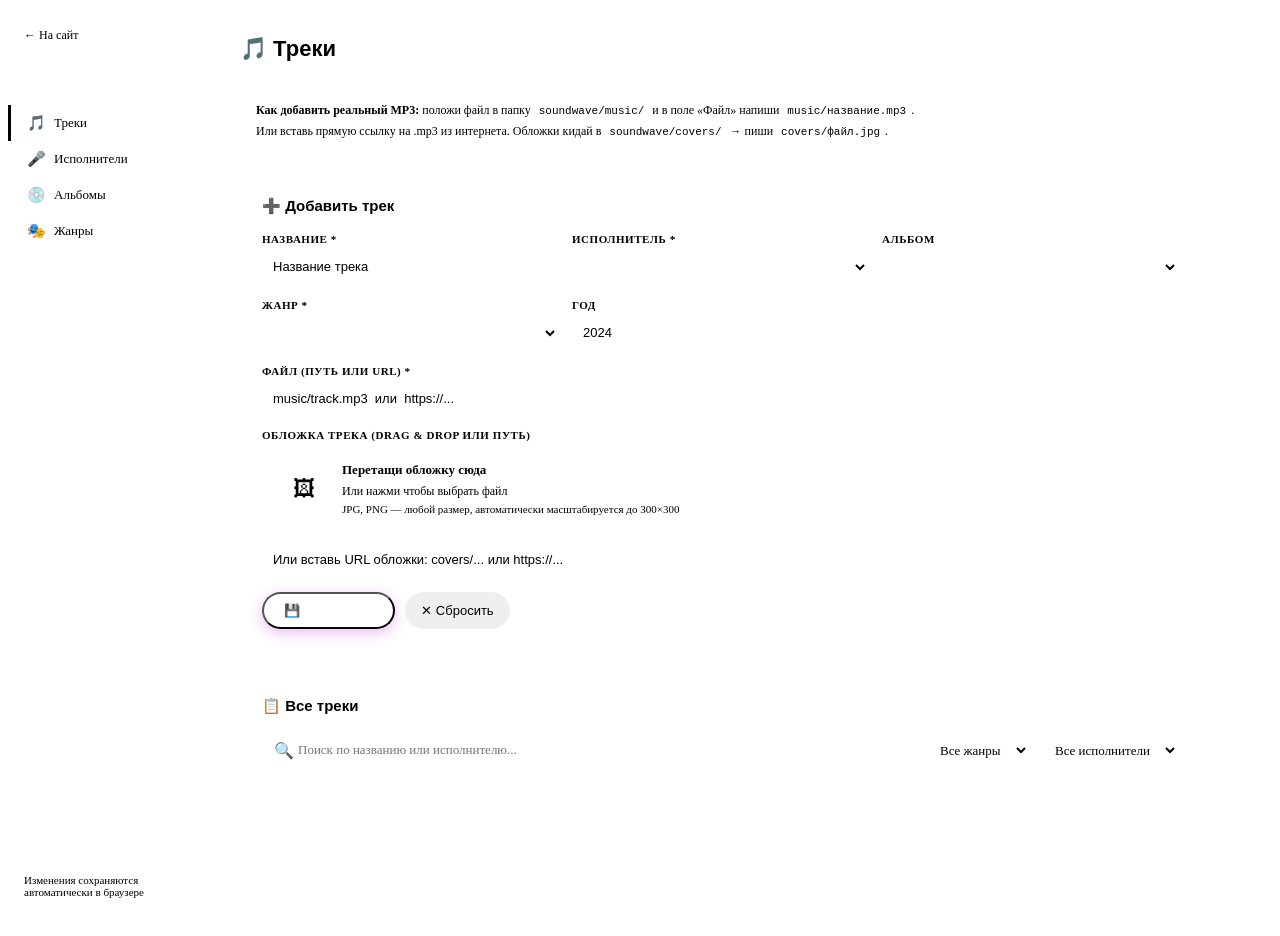
==== admin.html @ 93e8975d "Add files via upload" ====
<!DOCTYPE html>
<html lang="ru">
<head>
  <meta charset="UTF-8">
  <meta name="viewport" content="width=device-width, initial-scale=1.0">
  <title>SoundWave — Админ-панель</title>
  <link rel="stylesheet" href="css/style.css">
  <style>
    body { min-height:100vh; background:var(--bg-base); }
    .admin-layout { display:flex; min-height:100vh; }

    /* Боковое меню */
    .admin-sidebar {
      width:200px; flex-shrink:0;
      background:var(--bg-surface);
      border-right:1px solid var(--border);
      padding:0 0 20px;
      position:sticky; top:0; height:100vh;
      display:flex; flex-direction:column;
    }
    .admin-logo {
      padding:20px 16px 16px;
      border-bottom:1px solid var(--border);
      margin-bottom:8px;
    }
    .admin-logo a {
      font-size:12px; color:var(--text-muted);
      display:flex; align-items:center; gap:6px;
      text-decoration:none; transition:color .2s;
    }
    .admin-logo a:hover { color:var(--accent-1); }
    .admin-logo h2 {
      font-family:'Syne',sans-serif; font-size:15px; font-weight:800;
      background:var(--grad-main);
      -webkit-background-clip:text; -webkit-text-fill-color:transparent; background-clip:text;
      margin-top:8px;
    }
    .admin-nav-item {
      display:flex; align-items:center; gap:9px;
      padding:9px 16px; font-size:13px; font-weight:500;
      color:var(--text-secondary); cursor:pointer;
      transition:all .2s; border-left:3px solid transparent;
    }
    .admin-nav-item:hover { color:var(--text-primary); background:var(--bg-hover); }
    .admin-nav-item.active { color:var(--text-primary); background:var(--grad-soft); border-left-color:var(--accent-1); }
    .admin-nav-icon { font-size:15px; width:18px; text-align:center; }

    /* Основная область */
    .admin-main { flex:1; padding:28px 32px 60px; max-width:960px; }
    .admin-page { display:none; }
    .admin-page.active { display:block; }

    .admin-page-title {
      font-family:'Syne',sans-serif; font-size:22px; font-weight:800;
      margin-bottom:24px;
      display:flex; align-items:center; gap:10px;
    }

    /* Сохранение */
    .save-banner {
      position:fixed; bottom:24px; right:28px;
      background:var(--bg-elevated); border:1px solid var(--border-accent);
      border-radius:99px; padding:10px 20px;
      font-size:13px; font-weight:600; color:var(--accent-1);
      opacity:0; pointer-events:none; transition:opacity .3s;
      z-index:200; display:flex; align-items:center; gap:8px;
    }
    .save-banner.show { opacity:1; }

    /* Карточка формы */
    .a-card {
      background:var(--bg-card); border:1px solid var(--border);
      border-radius:var(--radius-lg); padding:22px;
      margin-bottom:24px;
    }
    .a-card-title {
      font-family:'Syne',sans-serif; font-size:15px; font-weight:700;
      margin-bottom:18px; display:flex; align-items:center; gap:8px;
    }
    .a-grid {
      display:grid; grid-template-columns:repeat(auto-fill,minmax(220px,1fr));
      gap:14px; margin-bottom:16px;
    }
    .a-field { display:flex; flex-direction:column; gap:5px; }
    .a-field.full { grid-column:1/-1; }
    .a-field label { font-size:11px; font-weight:600; color:var(--text-secondary); letter-spacing:.05em; text-transform:uppercase; }
    .a-field input, .a-field select, .a-field textarea {
      padding:9px 11px; background:var(--bg-elevated);
      border:1px solid var(--border); border-radius:var(--radius-sm);
      color:var(--text-primary); font-size:13px; font-family:'DM Sans',sans-serif;
      outline:none; transition:border-color .2s;
    }
    .a-field input:focus, .a-field select:focus, .a-field textarea:focus { border-color:var(--border-accent); }
    .a-field input::placeholder, .a-field textarea::placeholder { color:var(--text-muted); }
    .a-field select option { background:var(--bg-elevated); }
    .a-field textarea { resize:vertical; min-height:72px; }

    /* Drag & Drop зона */
    .drop-zone {
      border:2px dashed var(--border); border-radius:var(--radius-md);
      padding:14px 16px; cursor:pointer; transition:all .2s;
      display:flex; align-items:center; gap:12px;
      background:var(--bg-elevated);
    }
    .drop-zone:hover, .drop-zone.dragover { border-color:var(--accent-1); background:rgba(192,38,211,.06); }
    .drop-zone .dz-preview {
      width:52px; height:52px; border-radius:8px; object-fit:cover;
      background:var(--bg-base); flex-shrink:0; border:1px solid var(--border);
      display:flex; align-items:center; justify-content:center;
      font-size:22px; overflow:hidden;
    }
    .drop-zone .dz-preview img { width:100%; height:100%; object-fit:cover; }
    .drop-zone .dz-text { font-size:12px; color:var(--text-secondary); line-height:1.5; }
    .drop-zone .dz-text b { color:var(--text-primary); display:block; font-size:13px; margin-bottom:2px; }
    .drop-zone .dz-text small { color:var(--text-muted); font-size:11px; }
    .drop-zone input[type=file] { display:none; }

    /* Кнопки */
    .a-actions { display:flex; gap:10px; flex-wrap:wrap; }
    .btn-save {
      padding:9px 20px; border-radius:99px; font-size:13px; font-weight:600;
      background:var(--grad-main); color:#fff; cursor:pointer;
      box-shadow:0 4px 14px rgba(192,38,211,.3); transition:opacity .2s,transform .2s;
    }
    .btn-save:hover { opacity:.85; transform:translateY(-1px); }
    .btn-reset {
      padding:9px 16px; border-radius:99px; font-size:13px; font-weight:500;
      border:1px solid var(--border); color:var(--text-secondary); cursor:pointer; transition:all .2s;
    }
    .btn-reset:hover { border-color:var(--text-muted); color:var(--text-primary); }

    /* Таблица */
    .a-table { width:100%; border-collapse:collapse; font-size:13px; }
    .a-table th {
      text-align:left; padding:9px 12px;
      background:var(--bg-surface); border-bottom:1px solid var(--border);
      color:var(--text-secondary); font-size:10px; font-weight:700;
      text-transform:uppercase; letter-spacing:.07em;
    }
    .a-table td { padding:9px 12px; border-bottom:1px solid var(--border); vertical-align:middle; }
    .a-table tr:hover td { background:var(--bg-hover); }
    .a-table .thumb { width:34px; height:34px; border-radius:6px; object-fit:cover; background:var(--bg-elevated); display:block; }
    .a-table .avatar { width:30px; height:30px; border-radius:50%; object-fit:cover; background:var(--bg-elevated); display:block; }
    .td-btns { display:flex; gap:5px; }
    .btn-e { padding:4px 11px; border-radius:6px; font-size:11px; font-weight:600; cursor:pointer; transition:all .2s; background:rgba(124,58,237,.15); color:var(--accent-2); border:1px solid rgba(124,58,237,.3); }
    .btn-e:hover { background:rgba(124,58,237,.3); }
    .btn-d { padding:4px 11px; border-radius:6px; font-size:11px; font-weight:600; cursor:pointer; transition:all .2s; background:rgba(239,68,68,.1); color:#ef4444; border:1px solid rgba(239,68,68,.25); }
    .btn-d:hover { background:rgba(239,68,68,.25); }

    /* Жанры — цветные пилюли */
    .genre-pill-edit {
      display:inline-flex; align-items:center; gap:6px;
      padding:5px 12px; border-radius:99px; font-size:12px; font-weight:600;
      border:1px solid var(--border); background:var(--bg-elevated);
      cursor:pointer; transition:all .2s;
    }
    .genre-pill-edit:hover { border-color:var(--border-accent); }
    .color-dot { width:10px; height:10px; border-radius:50%; flex-shrink:0; }

    /* Инфо-блок */
    .info-box {
      background:var(--grad-soft); border:1px solid var(--border-accent);
      border-radius:var(--radius-md); padding:14px 16px;
      font-size:12px; color:var(--text-secondary); line-height:1.7;
      margin-bottom:20px;
    }
    .info-box b { color:var(--accent-1); }
    .info-box code { background:var(--bg-base); padding:1px 5px; border-radius:4px; font-family:'Courier New',monospace; font-size:11px; color:var(--accent-1); }

    .empty-row td { text-align:center; padding:28px; color:var(--text-muted); }

    .toast { bottom:70px; }
    #confirm-overlay { display:none; }
    #confirm-overlay.open { display:flex; }
    #confirm-overlay.open > div { transform:scale(1) !important; }
  </style>
</head>
<body>
<div class="admin-layout">

  <!-- Sidebar -->
  <aside class="admin-sidebar">
    <div class="admin-logo">
      <a href="index.html">← На сайт</a>
      <h2>⚙️ Админ</h2>
    </div>
    <div class="admin-nav-item active" onclick="showPage('tracks')" data-p="tracks">
      <span class="admin-nav-icon">🎵</span> Треки
    </div>
    <div class="admin-nav-item" onclick="showPage('artists')" data-p="artists">
      <span class="admin-nav-icon">🎤</span> Исполнители
    </div>
    <div class="admin-nav-item" onclick="showPage('albums')" data-p="albums">
      <span class="admin-nav-icon">💿</span> Альбомы
    </div>
    <div class="admin-nav-item" onclick="showPage('genres')" data-p="genres">
      <span class="admin-nav-icon">🎭</span> Жанры
    </div>
    <div style="margin-top:auto;padding:0 8px">
      <div style="font-size:11px;color:var(--text-muted);padding:10px 8px;border-top:1px solid var(--border)">
        Изменения сохраняются<br>автоматически в браузере
      </div>
    </div>
  </aside>

  <!-- Main -->
  <main class="admin-main">

    <!-- ══ ТРЕКИ ══ -->
    <div class="admin-page active" id="ap-tracks">
      <div class="admin-page-title">🎵 Треки</div>

      <div class="info-box">
        <b>Как добавить реальный MP3:</b> положи файл в папку <code>soundwave/music/</code>
        и в поле «Файл» напиши <code>music/название.mp3</code>.<br>
        Или вставь прямую ссылку на .mp3 из интернета.
        Обложки кидай в <code>soundwave/covers/</code> → пиши <code>covers/файл.jpg</code>.
      </div>

      <div class="a-card">
        <div class="a-card-title" id="track-form-title">➕ Добавить трек</div>
        <input type="hidden" id="et-id">
        <div class="a-grid">
          <div class="a-field">
            <label>Название *</label>
            <input type="text" id="t-title" placeholder="Название трека">
          </div>
          <div class="a-field">
            <label>Исполнитель *</label>
            <select id="t-artist" onchange="updateAlbumsByArtist()"></select>
          </div>
          <div class="a-field">
            <label>Альбом</label>
            <select id="t-album"></select>
          </div>
          <div class="a-field">
            <label>Жанр *</label>
            <select id="t-genre"></select>
          </div>
          <div class="a-field">
            <label>Год</label>
            <input type="number" id="t-year" placeholder="2024" min="1900" max="2099">
          </div>
          <div class="a-field full">
            <label>Файл (путь или URL) *</label>
            <input type="text" id="t-file" placeholder="music/track.mp3  или  https://...">
          </div>
          <div class="a-field full">
            <label>Обложка трека (drag & drop или путь)</label>
            <div class="drop-zone" id="dz-track"
                 ondragover="dzOver(event,'dz-track')" ondragleave="dzLeave('dz-track')"
                 ondrop="dzDrop(event,'dz-track','t-cover-data')"
                 onclick="document.getElementById('dz-track-input').click()">
              <div class="dz-preview" id="dz-track-prev">🖼</div>
              <div class="dz-text">
                <b>Перетащи обложку сюда</b>
                Или нажми чтобы выбрать файл<br>
                <small>JPG, PNG — любой размер, автоматически масштабируется до 300×300</small>
              </div>
              <input type="file" id="dz-track-input" accept="image/*"
                     onchange="dzFileInput(this,'dz-track','dz-track-prev','t-cover-data')">
            </div>
            <input type="hidden" id="t-cover-data">
            <input type="text" id="t-cover-url" placeholder="Или вставь URL обложки: covers/... или https://..."
                   style="margin-top:6px" oninput="previewUrl(this.value,'dz-track-prev')">
          </div>
        </div>
        <div class="a-actions">
          <button class="btn-save" onclick="saveTrack()">💾 Сохранить</button>
          <button class="btn-reset" onclick="resetTrackForm()">✕ Сбросить</button>
        </div>
      </div>

      <div class="a-card">
        <div class="a-card-title" style="justify-content:space-between;display:flex;align-items:center">
          <span>📋 Все треки <span id="tc" style="font-weight:400;font-size:13px;color:var(--text-muted)"></span></span>
        </div>
        <!-- Поиск и фильтр жанра -->
        <div style="display:flex;gap:10px;margin-bottom:14px;flex-wrap:wrap">
          <div style="position:relative;flex:1;min-width:200px">
            <span style="position:absolute;left:12px;top:50%;transform:translateY(-50%);color:var(--text-muted)">🔍</span>
            <input type="text" id="t-search" placeholder="Поиск по названию или исполнителю..."
              oninput="filterTracksTable()"
              style="width:100%;padding:9px 12px 9px 36px;background:var(--bg-elevated);border:1px solid var(--border);
                     border-radius:var(--radius-sm);color:var(--text-primary);font-size:13px;outline:none;font-family:inherit">
          </div>
          <select id="t-filter-genre" onchange="filterTracksTable()"
            style="padding:9px 12px;background:var(--bg-elevated);border:1px solid var(--border);
                   border-radius:var(--radius-sm);color:var(--text-primary);font-size:13px;outline:none;font-family:inherit">
            <option value="0">Все жанры</option>
          </select>
          <select id="t-filter-artist" onchange="filterTracksTable()"
            style="padding:9px 12px;background:var(--bg-elevated);border:1px solid var(--border);
                   border-radius:var(--radius-sm);color:var(--text-primary);font-size:13px;outline:none;font-family:inherit">
            <option value="0">Все исполнители</option>
          </select>
        </div>
        <div style="overflow-x:auto">
          <table class="a-table" id="t-table"></table>
        </div>
        <div id="t-pagination" style="display:flex;gap:6px;justify-content:center;margin-top:14px;flex-wrap:wrap"></div>
      </div>
    </div>

    <!-- ══ ИСПОЛНИТЕЛИ ══ -->
    <div class="admin-page" id="ap-artists">
      <div class="admin-page-title">🎤 Исполнители</div>
      <div class="a-card">
        <div class="a-card-title" id="artist-form-title">➕ Добавить исполнителя</div>
        <input type="hidden" id="ea-id">
        <div class="a-grid">
          <div class="a-field">
            <label>Имя / Группа *</label>
            <input type="text" id="a-name" placeholder="Radiohead">
          </div>
          <div class="a-field">
            <label>Страна</label>
            <input type="text" id="a-country" placeholder="Россия">
          </div>
          <div class="a-field full">
            <label>Биография</label>
            <textarea id="a-bio" placeholder="Краткое описание..."></textarea>
          </div>
          <div class="a-field full">
            <label>Фото (drag & drop или путь/URL)</label>
            <div class="drop-zone" id="dz-artist"
                 ondragover="dzOver(event,'dz-artist')" ondragleave="dzLeave('dz-artist')"
                 ondrop="dzDrop(event,'dz-artist','a-photo-data')"
                 onclick="document.getElementById('dz-artist-input').click()">
              <div class="dz-preview" id="dz-artist-prev" style="border-radius:50%">👤</div>
              <div class="dz-text">
                <b>Перетащи фото артиста сюда</b>
                Или нажми чтобы выбрать файл<br>
                <small>Автоматически обрезается до 200×200 (круг)</small>
              </div>
              <input type="file" id="dz-artist-input" accept="image/*"
                     onchange="dzFileInput(this,'dz-artist','dz-artist-prev','a-photo-data')">
            </div>
            <input type="hidden" id="a-photo-data">
            <input type="text" id="a-photo-url" placeholder="Или URL: covers/artist.jpg  или  https://..."
                   style="margin-top:6px" oninput="previewUrl(this.value,'dz-artist-prev')">
          </div>
        </div>
        <div class="a-actions">
          <button class="btn-save" onclick="saveArtist()">💾 Сохранить</button>
          <button class="btn-reset" onclick="resetArtistForm()">✕ Сбросить</button>
        </div>
      </div>
      <div class="a-card">
        <div class="a-card-title">📋 Все исполнители</div>
        <div style="position:relative;margin-bottom:14px">
          <span style="position:absolute;left:12px;top:50%;transform:translateY(-50%);color:var(--text-muted)">🔍</span>
          <input type="text" id="a-search" placeholder="Поиск по имени..."
            oninput="filterArtistsTable()"
            style="width:100%;padding:9px 12px 9px 36px;background:var(--bg-elevated);border:1px solid var(--border);
                   border-radius:var(--radius-sm);color:var(--text-primary);font-size:13px;outline:none;font-family:inherit">
        </div>
        <div id="a-cards-grid" style="display:grid;grid-template-columns:repeat(auto-fill,minmax(170px,1fr));gap:14px;margin-bottom:12px"></div>
        <div id="a-pagination" style="display:flex;gap:6px;justify-content:center;margin-top:4px;flex-wrap:wrap"></div>
      </div>
    </div>

    <!-- ══ АЛЬБОМЫ ══ -->
    <div class="admin-page" id="ap-albums">
      <div class="admin-page-title">💿 Альбомы</div>
      <div class="a-card">
        <div class="a-card-title" id="album-form-title">➕ Добавить альбом</div>
        <input type="hidden" id="eal-id">
        <div class="a-grid">
          <div class="a-field">
            <label>Название *</label>
            <input type="text" id="al-title" placeholder="Dark Side of the Moon">
          </div>
          <div class="a-field">
            <label>Исполнитель *</label>
            <select id="al-artist"></select>
          </div>
          <div class="a-field">
            <label>Год</label>
            <input type="number" id="al-year" placeholder="2024" min="1900" max="2099">
          </div>
          <div class="a-field full">
            <label>Обложка (drag & drop или путь/URL)</label>
            <div class="drop-zone" id="dz-album"
                 ondragover="dzOver(event,'dz-album')" ondragleave="dzLeave('dz-album')"
                 ondrop="dzDrop(event,'dz-album','al-cover-data')"
                 onclick="document.getElementById('dz-album-input').click()">
              <div class="dz-preview" id="dz-album-prev">🖼</div>
              <div class="dz-text">
                <b>Перетащи обложку альбома сюда</b>
                Или нажми чтобы выбрать файл<br>
                <small>Автоматически масштабируется до 300×300</small>
              </div>
              <input type="file" id="dz-album-input" accept="image/*"
                     onchange="dzFileInput(this,'dz-album','dz-album-prev','al-cover-data')">
            </div>
            <input type="hidden" id="al-cover-data">
            <input type="text" id="al-cover-url" placeholder="Или URL: covers/album.jpg  или  https://..."
                   style="margin-top:6px" oninput="previewUrl(this.value,'dz-album-prev')">
          </div>
        </div>
        <div class="a-actions">
          <button class="btn-save" onclick="saveAlbum()">💾 Сохранить</button>
          <button class="btn-reset" onclick="resetAlbumForm()">✕ Сбросить</button>
        </div>
      </div>
      <div class="a-card">
        <div class="a-card-title">📋 Все альбомы</div>
        <div style="display:flex;gap:10px;margin-bottom:14px;flex-wrap:wrap">
          <div style="position:relative;flex:1;min-width:200px">
            <span style="position:absolute;left:12px;top:50%;transform:translateY(-50%);color:var(--text-muted)">🔍</span>
            <input type="text" id="al-search" placeholder="Поиск по названию..."
              oninput="filterAlbumsTable()"
              style="width:100%;padding:9px 12px 9px 36px;background:var(--bg-elevated);border:1px solid var(--border);
                     border-radius:var(--radius-sm);color:var(--text-primary);font-size:13px;outline:none;font-family:inherit">
          </div>
          <select id="al-filter-artist" onchange="filterAlbumsTable()"
            style="padding:9px 12px;background:var(--bg-elevated);border:1px solid var(--border);
                   border-radius:var(--radius-sm);color:var(--text-primary);font-size:13px;outline:none;font-family:inherit">
            <option value="0">Все исполнители</option>
          </select>
        </div>
        <div id="al-cards-grid" style="display:grid;grid-template-columns:repeat(auto-fill,minmax(170px,1fr));gap:14px;margin-bottom:12px"></div>
        <div id="al-pagination" style="display:flex;gap:6px;justify-content:center;margin-top:4px;flex-wrap:wrap"></div>
      </div>
    </div>

    <!-- ══ ЖАНРЫ ══ -->
    <div class="admin-page" id="ap-genres">
      <div class="admin-page-title">🎭 Жанры</div>
      <div class="a-card">
        <div class="a-card-title" id="genre-form-title">➕ Добавить жанр</div>
        <input type="hidden" id="eg-id">
        <div class="a-grid">
          <div class="a-field">
            <label>Название жанра *</label>
            <input type="text" id="g-name" placeholder="Хип-Хоп">
          </div>
          <div class="a-field" style="position:relative">
            <label>Иконка (эмодзи)</label>
            <button type="button" id="g-icon-btn" onclick="toggleEmojiPicker()"
              style="width:100%;padding:9px 11px;background:var(--bg-elevated);border:1px solid var(--border);
                     border-radius:var(--radius-sm);color:var(--text-primary);font-size:20px;cursor:pointer;
                     text-align:left;transition:border-color .2s;display:flex;align-items:center;gap:10px">
              <span id="g-icon-preview">🎵</span>
              <span style="font-size:12px;color:var(--text-muted)">Нажми чтобы выбрать</span>
            </button>
            <input type="hidden" id="g-icon" value="🎵">
            <div id="emoji-picker" style="display:none;position:absolute;top:calc(100% + 6px);left:0;z-index:300;
                 background:var(--bg-elevated);border:1px solid var(--border-accent);
                 border-radius:var(--radius-lg);padding:18px;width:420px;
                 box-shadow:0 20px 50px rgba(0,0,0,.6)">
              <div style="font-size:11px;font-weight:700;color:var(--text-muted);letter-spacing:.07em;
                          text-transform:uppercase;margin-bottom:12px">Выбери иконку жанра</div>
              <div id="emoji-grid" style="display:grid;grid-template-columns:repeat(9,1fr);gap:5px;max-height:320px;overflow-y:auto"></div>
            </div>
          </div>
          <div class="a-field">
            <label>Цвет акцента</label>
            <input type="color" id="g-color" value="#a855f7" style="height:40px;padding:4px 6px;cursor:pointer">
          </div>
        </div>
        <div class="a-actions">
          <button class="btn-save" onclick="saveGenre()">💾 Сохранить</button>
          <button class="btn-reset" onclick="resetGenreForm()">✕ Сбросить</button>
        </div>
      </div>
      <div class="a-card">
        <div class="a-card-title">📋 Все жанры</div>
        <div style="overflow-x:auto"><table class="a-table" id="g-table"></table></div>
      </div>
    </div>

  </main>
</div>

<!-- Кастомный попап подтверждения -->
<div id="confirm-overlay" style="display:none;position:fixed;inset:0;background:rgba(0,0,0,.6);
     backdrop-filter:blur(6px);z-index:1000;align-items:center;justify-content:center;"
     onclick="if(event.target===this)confirmNo()">
  <div style="background:var(--bg-elevated);border:1px solid var(--border);border-radius:var(--radius-xl);
              padding:28px;min-width:300px;max-width:400px;width:90%;
              box-shadow:0 24px 60px rgba(0,0,0,.5);transform:scale(.95);transition:transform .2s">
    <div style="font-size:32px;margin-bottom:12px;text-align:center">⚠️</div>
    <div id="confirm-message" style="font-size:15px;font-weight:500;text-align:center;
         margin-bottom:24px;line-height:1.5;color:var(--text-primary)"></div>
    <div style="display:flex;gap:10px;justify-content:center">
      <button onclick="confirmNo()"
        style="padding:10px 24px;border-radius:99px;font-size:13px;font-weight:600;cursor:pointer;
               border:1px solid var(--border);background:transparent;color:var(--text-secondary);
               transition:all .2s;font-family:inherit"
        onmouseover="this.style.borderColor='var(--text-muted)';this.style.color='var(--text-primary)'"
        onmouseout="this.style.borderColor='var(--border)';this.style.color='var(--text-secondary)'">
        Отмена
      </button>
      <button onclick="confirmYes()"
        style="padding:10px 24px;border-radius:99px;font-size:13px;font-weight:600;cursor:pointer;
               border:none;background:linear-gradient(135deg,#ef4444,#dc2626);color:#fff;
               box-shadow:0 4px 14px rgba(239,68,68,.4);transition:all .2s;font-family:inherit"
        onmouseover="this.style.opacity='.85'"
        onmouseout="this.style.opacity='1'">
        Удалить
      </button>
    </div>
  </div>
</div>

<div class="save-banner" id="save-banner">✓ Сохранено</div>
<div class="toast" id="toast"></div>

<script src="data/db.js"></script>
<script>
// ══════════════════════════════════════════════════════════
//  STORAGE — читаем из localStorage, если есть; иначе из DB
// ══════════════════════════════════════════════════════════
const STORE_KEY = "sw_admin_db";

function loadState() {
  try {
    const raw = localStorage.getItem(STORE_KEY);
    if (raw) {
      const s = JSON.parse(raw);
      return {
        artists: s.artists || [...DB.artists],
        albums:  s.albums  || [...DB.albums],
        tracks:  s.tracks  || [...DB.tracks],
        genres:  s.genres  || [...DB.genres],
      };
    }
  } catch(e) {}
  return {
    artists: JSON.parse(JSON.stringify(DB.artists)),
    albums:  JSON.parse(JSON.stringify(DB.albums)),
    tracks:  JSON.parse(JSON.stringify(DB.tracks)),
    genres:  JSON.parse(JSON.stringify(DB.genres)),
  };
}

const S = loadState(); // рабочее состояние

function persistState() {
  localStorage.setItem(STORE_KEY, JSON.stringify(S));
  // Патчим живой DB объект чтобы основной сайт получил актуальные данные
  // (работает когда admin открыт в том же браузере)
  showSaveBanner();
}

// Патчим DB объект в памяти (для случая когда оба файла открыты в одном окне)
function patchLiveDB() {
  DB.artists = [...S.artists];
  DB.albums  = [...S.albums];
  DB.tracks  = [...S.tracks];
  DB.genres  = [...S.genres];
}

let _saveBannerTimer;
function showSaveBanner() {
  const b = document.getElementById("save-banner");
  b.classList.add("show");
  clearTimeout(_saveBannerTimer);
  _saveBannerTimer = setTimeout(() => b.classList.remove("show"), 2000);
}

function showToast(msg, dur=2400) {
  const t = document.getElementById("toast");
  t.textContent = msg; t.classList.add("show");
  clearTimeout(t._t); t._t = setTimeout(()=>t.classList.remove("show"),dur);
}

function esc(s){ return String(s||"").replace(/&/g,"&amp;").replace(/</g,"&lt;").replace(/>/g,"&gt;").replace(/"/g,"&quot;"); }
function nextId(arr){ return arr.length ? Math.max(...arr.map(x=>x.id))+1 : 1; }

// ══════════════════════════════════════════════════════════
//  НАВИГАЦИЯ
// ══════════════════════════════════════════════════════════
function showPage(name) {
  document.querySelectorAll(".admin-page").forEach(p=>p.classList.remove("active"));
  document.querySelectorAll(".admin-nav-item").forEach(n=>n.classList.remove("active"));
  document.getElementById("ap-"+name).classList.add("active");
  document.querySelector(`.admin-nav-item[data-p="${name}"]`).classList.add("active");
  if(name==="tracks")  { populateTrackSelects(); populateTrackFilters(); renderTracksTable(); }
  if(name==="artists") { renderArtistsTable(); }
  if(name==="albums")  { populateAlbumSelects(); populateAlbumFilters(); renderAlbumsTable(); }
  if(name==="genres")  renderGenresTable();
}

// ══════════════════════════════════════════════════════════
//  DRAG & DROP + IMAGE RESIZE
// ══════════════════════════════════════════════════════════
function resizeImage(file, size, cb) {
  const reader = new FileReader();
  reader.onload = e => {
    const img = new Image();
    img.onload = () => {
      const canvas = document.createElement("canvas");
      canvas.width = size; canvas.height = size;
      const ctx = canvas.getContext("2d");
      // Crop to square from center
      const min = Math.min(img.width, img.height);
      const sx  = (img.width  - min) / 2;
      const sy  = (img.height - min) / 2;
      ctx.drawImage(img, sx, sy, min, min, 0, 0, size, size);
      cb(canvas.toDataURL("image/jpeg", 0.88));
    };
    img.src = e.target.result;
  };
  reader.readAsDataURL(file);
}

function dzOver(e, id) { e.preventDefault(); document.getElementById(id).classList.add("dragover"); }
function dzLeave(id)   { document.getElementById(id).classList.remove("dragover"); }

function dzDrop(e, dzId, hiddenId) {
  e.preventDefault();
  dzLeave(dzId);
  const file = e.dataTransfer.files[0];
  if (!file || !file.type.startsWith("image/")) { showToast("⚠️ Только изображения"); return; }
  const prevId = document.getElementById(dzId).querySelector(".dz-preview").id;
  processImageFile(file, prevId, hiddenId);
}

function dzFileInput(input, dzId, prevId, hiddenId) {
  const file = input.files[0];
  if (!file) return;
  processImageFile(file, prevId, hiddenId);
  input.value = "";
}

function processImageFile(file, prevId, hiddenId) {
  const size = hiddenId.includes("artist") ? 200 : 300;
  resizeImage(file, size, (dataUrl) => {
    const prev = document.getElementById(prevId);
    prev.innerHTML = `<img src="${dataUrl}" style="width:100%;height:100%;object-fit:cover">`;
    document.getElementById(hiddenId).value = dataUrl;
    // Сбросить URL-поле
    const urlField = hiddenId.replace("-data","-url");
    const urlEl = document.getElementById(urlField);
    if (urlEl) urlEl.value = "";
  });
}

function previewUrl(url, prevId) {
  if (!url) return;
  const prev = document.getElementById(prevId);
  prev.innerHTML = `<img src="${url}" style="width:100%;height:100%;object-fit:cover" onerror="this.parentElement.innerHTML='🖼'">`;
}

// ══════════════════════════════════════════════════════════
//  ТРЕКИ
// ══════════════════════════════════════════════════════════
function populateTrackSelects() {
  const artistSel = document.getElementById("t-artist");
  const genreSel  = document.getElementById("t-genre");

  artistSel.innerHTML = S.artists.map(a=>`<option value="${a.id}">${esc(a.name)}</option>`).join("");
  genreSel.innerHTML  = S.genres.map(g=>`<option value="${g.id}">${g.icon||""} ${esc(g.name)}</option>`).join("");

  updateAlbumsByArtist();
}

function updateAlbumsByArtist() {
  const artistId = +document.getElementById("t-artist").value;
  const albumSel  = document.getElementById("t-album");
  const albums = S.albums.filter(a => a.artist_id === artistId);

  albumSel.innerHTML = `<option value="0">— Без альбома —</option>` +
    albums.map(a=>`<option value="${a.id}">${esc(a.title)} (${a.year})</option>`).join("");
}

function saveTrack() {
  const title    = document.getElementById("t-title").value.trim();
  const artistId = +document.getElementById("t-artist").value;
  const albumId  = +document.getElementById("t-album").value;
  const genreId  = +document.getElementById("t-genre").value;
  const year     = +document.getElementById("t-year").value || new Date().getFullYear();
  const file     = document.getElementById("t-file").value.trim();
  const coverData= document.getElementById("t-cover-data").value;
  const coverUrl = document.getElementById("t-cover-url").value.trim();
  const cover    = coverData || coverUrl || "";
  const editId   = document.getElementById("et-id").value;

  if (!title) { showToast("⚠️ Введи название трека"); return; }
  if (!file)  { showToast("⚠️ Укажи файл трека"); return; }

  if (editId) {
    const idx = S.tracks.findIndex(t=>t.id===+editId);
    if (idx>-1) S.tracks[idx] = { ...S.tracks[idx], title, artist_id:artistId, album_id:albumId||null, genre_id:genreId, year, file, cover: cover||S.tracks[idx].cover };
    showToast("✅ Трек обновлён");
  } else {
    S.tracks.push({ id:nextId(S.tracks), title, artist_id:artistId, album_id:albumId||null, genre_id:genreId, year, file, cover, duration:0 });
    showToast("✅ Трек добавлен");
  }

  persistState(); patchLiveDB();
  resetTrackForm(); renderTracksTable();
}

function editTrack(id) {
  const t = S.tracks.find(x=>x.id===id); if(!t) return;
  document.getElementById("et-id").value    = t.id;
  document.getElementById("t-title").value  = t.title;
  document.getElementById("t-year").value   = t.year;
  document.getElementById("t-file").value   = t.file;
  document.getElementById("t-cover-url").value = (!t.cover?.startsWith("data:")) ? (t.cover||"") : "";
  document.getElementById("t-artist").value = t.artist_id;
  updateAlbumsByArtist();
  setTimeout(()=>{ document.getElementById("t-album").value = t.album_id||0; },50);
  document.getElementById("t-genre").value  = t.genre_id;
  if(t.cover) previewUrl(t.cover, "dz-track-prev");
  document.getElementById("track-form-title").textContent = "✏️ Редактировать трек";
  window.scrollTo({top:0,behavior:"smooth"});
}

// deleteTrack defined below

function resetTrackForm() {
  ["et-id","t-title","t-year","t-file","t-cover-data","t-cover-url"].forEach(i=>document.getElementById(i).value="");
  document.getElementById("dz-track-prev").innerHTML = "🖼";
  document.getElementById("track-form-title").textContent = "➕ Добавить трек";
  populateTrackSelects();
}



// ══════════════════════════════════════════════════════════
//  ИСПОЛНИТЕЛИ
// ══════════════════════════════════════════════════════════
function saveArtist() {
  const name   = document.getElementById("a-name").value.trim();
  const country= document.getElementById("a-country").value.trim() || "—";
  const bio    = document.getElementById("a-bio").value.trim();
  const photoData = document.getElementById("a-photo-data").value;
  const photoUrl  = document.getElementById("a-photo-url").value.trim();
  const photo  = photoData || photoUrl || `https://api.dicebear.com/7.x/shapes/svg?seed=${encodeURIComponent(name)}`;
  const editId = document.getElementById("ea-id").value;

  if (!name) { showToast("⚠️ Введи имя исполнителя"); return; }

  if (editId) {
    const idx = S.artists.findIndex(a=>a.id===+editId);
    if (idx>-1) S.artists[idx] = { ...S.artists[idx], name, country, bio, photo };
    showToast("✅ Исполнитель обновлён");
  } else {
    S.artists.push({ id:nextId(S.artists), name, country, bio, photo, genre_id:1 });
    showToast("✅ Исполнитель добавлен");
  }

  persistState(); patchLiveDB();
  resetArtistForm(); renderArtistsTable();
}

function editArtist(id) {
  const a = S.artists.find(x=>x.id===id); if(!a) return;
  document.getElementById("ea-id").value      = a.id;
  document.getElementById("a-name").value     = a.name;
  document.getElementById("a-country").value  = a.country;
  document.getElementById("a-bio").value      = a.bio||"";
  document.getElementById("a-photo-url").value= (!a.photo?.startsWith("data:")) ? (a.photo||"") : "";
  if(a.photo) previewUrl(a.photo, "dz-artist-prev");
  document.getElementById("artist-form-title").textContent = "✏️ Редактировать исполнителя";
  window.scrollTo({top:0,behavior:"smooth"});
}

// deleteArtist defined below

function resetArtistForm() {
  ["ea-id","a-name","a-country","a-bio","a-photo-data","a-photo-url"].forEach(i=>document.getElementById(i).value="");
  document.getElementById("dz-artist-prev").innerHTML = "👤";
  document.getElementById("artist-form-title").textContent = "➕ Добавить исполнителя";
}



// ══════════════════════════════════════════════════════════
//  АЛЬБОМЫ
// ══════════════════════════════════════════════════════════
function populateAlbumSelects() {
  document.getElementById("al-artist").innerHTML =
    S.artists.map(a=>`<option value="${a.id}">${esc(a.name)}</option>`).join("");
}

function saveAlbum() {
  const title    = document.getElementById("al-title").value.trim();
  const artistId = +document.getElementById("al-artist").value;
  const year     = +document.getElementById("al-year").value || new Date().getFullYear();
  const coverData= document.getElementById("al-cover-data").value;
  const coverUrl = document.getElementById("al-cover-url").value.trim();
  const cover    = coverData || coverUrl || `https://picsum.photos/seed/${Date.now()}/300/300`;
  const editId   = document.getElementById("eal-id").value;

  if (!title) { showToast("⚠️ Введи название альбома"); return; }

  if (editId) {
    const idx = S.albums.findIndex(a=>a.id===+editId);
    if (idx>-1) S.albums[idx] = { ...S.albums[idx], title, artist_id:artistId, year, cover };
    showToast("✅ Альбом обновлён");
  } else {
    S.albums.push({ id:nextId(S.albums), title, artist_id:artistId, year, cover });
    showToast("✅ Альбом добавлен");
  }

  persistState(); patchLiveDB();
  resetAlbumForm(); renderAlbumsTable();
}

function editAlbum(id) {
  const a = S.albums.find(x=>x.id===id); if(!a) return;
  document.getElementById("eal-id").value      = a.id;
  document.getElementById("al-title").value    = a.title;
  document.getElementById("al-artist").value   = a.artist_id;
  document.getElementById("al-year").value     = a.year;
  document.getElementById("al-cover-url").value= (!a.cover?.startsWith("data:")) ? (a.cover||"") : "";
  if(a.cover) previewUrl(a.cover, "dz-album-prev");
  document.getElementById("album-form-title").textContent = "✏️ Редактировать альбом";
  window.scrollTo({top:0,behavior:"smooth"});
}

// deleteAlbum defined below

function resetAlbumForm() {
  ["eal-id","al-title","al-year","al-cover-data","al-cover-url"].forEach(i=>document.getElementById(i).value="");
  document.getElementById("dz-album-prev").innerHTML = "🖼";
  document.getElementById("album-form-title").textContent = "➕ Добавить альбом";
}



// ══════════════════════════════════════════════════════════
//  ЖАНРЫ
// ══════════════════════════════════════════════════════════
function saveGenre() {
  const name  = document.getElementById("g-name").value.trim();
  const icon  = document.getElementById("g-icon").value.trim() || "🎵";
  const color = document.getElementById("g-color").value;
  const editId= document.getElementById("eg-id").value;

  if (!name) { showToast("⚠️ Введи название жанра"); return; }

  if (editId) {
    const idx = S.genres.findIndex(g=>g.id===+editId);
    if (idx>-1) S.genres[idx] = { ...S.genres[idx], name, icon, color };
    showToast("✅ Жанр обновлён");
  } else {
    S.genres.push({ id: nextId(S.genres), name, icon, color });
    showToast("✅ Жанр добавлен");
  }

  persistState(); patchLiveDB();
  resetGenreForm(); renderGenresTable();
}

function editGenre(id) {
  const g = S.genres.find(x=>x.id===id); if(!g) return;
  document.getElementById("eg-id").value   = g.id;
  document.getElementById("g-name").value  = g.name;
  document.getElementById("g-color").value = g.color||"#a855f7";
  setEmojiValue(g.icon||"🎵");
  document.getElementById("genre-form-title").textContent = "✏️ Редактировать жанр";
  window.scrollTo({top:0,behavior:"smooth"});
}

// deleteGenre defined below

function resetGenreForm() {
  ["eg-id","g-name"].forEach(i=>document.getElementById(i).value="");
  document.getElementById("g-color").value = "#a855f7";
  setEmojiValue("🎵");
  document.getElementById("genre-form-title").textContent = "➕ Добавить жанр";
}

function renderGenresTable() {
  const tb = document.getElementById("g-table");
  if (!S.genres.length) { tb.innerHTML=`<tr class="empty-row"><td colspan="4">Жанров нет</td></tr>`; return; }
  tb.innerHTML = `
    <thead><tr><th>Жанр</th><th>Иконка</th><th>Цвет</th><th>Треков</th><th></th></tr></thead>
    <tbody>${S.genres.map(g=>{
      const cnt = S.tracks.filter(t=>t.genre_id===g.id).length;
      return `<tr>
        <td><b>${esc(g.name)}</b></td>
        <td style="font-size:20px">${g.icon||""}</td>
        <td><span class="genre-pill-edit">
          <span class="color-dot" style="background:${esc(g.color)}"></span>
          ${esc(g.color)}
        </span></td>
        <td>${cnt}</td>
        <td><div class="td-btns">
          <button class="btn-e" onclick="editGenre(${g.id})">✏️</button>
          <button class="btn-d" onclick="deleteGenre(${g.id})" ${cnt>0?'title="Есть треки"':""}>🗑</button>
        </div></td>
      </tr>`;
    }).join("")}</tbody>`;
}

// ══════════════════════════════════════════════════════════
//  EMOJI PICKER
// ══════════════════════════════════════════════════════════
const EMOJI_LIST = [
  // Музыка
  "🎵","🎶","🎸","🎹","🎺","🎻","🥁","🎷","🎙","🎤","🎧","📻","🎼","🎾",
  // Настроение / жанры
  "⚡","🔥","❄️","🌊","🌙","☀️","⭐","💫","✨","💥","🌈","🎆","🎇","🪩",
  // Природа
  "🌿","🍃","🌸","🌺","🌻","🍀","🌴","🏔","🌅","🌃","🌆","🏙",
  // Эмоции
  "❤️","💜","💙","💚","🧡","🤍","🖤","💔","😎","🥶","😤","🥳","😈","👻","💀","🤖",
  // Стили
  "🤘","✌️","👊","💪","🙌","👑","💎","🏆","🎯","🎪","🎠","🎡",
  // Разное музыкальное
  "📀","💿","📼","🎬","🎭","🎨","🖼","🎲","🃏","♠️","♣️","♥️","♦️",
  // Животные
  "🦁","🐯","🐺","🦊","🦅","🦋","🐉","🦄","🐙","🦈",
  // Символы
  "🔮","⚗️","🧲","🔑","⚙️","🛸","🚀","🌐","📡",
];

function setEmojiValue(emoji) {
  document.getElementById("g-icon").value = emoji;
  document.getElementById("g-icon-preview").textContent = emoji;
}

function toggleEmojiPicker() {
  const picker = document.getElementById("emoji-picker");
  const isOpen = picker.style.display !== "none";
  if (isOpen) { picker.style.display = "none"; return; }

  // Рендерим эмодзи
  const grid = document.getElementById("emoji-grid");
  const current = document.getElementById("g-icon").value;
  grid.innerHTML = EMOJI_LIST.map(e => `
    <button type="button" onclick="selectEmoji('${e}')"
      style="font-size:22px;padding:5px;border-radius:8px;border:2px solid ${e===current?'var(--accent-1)':'transparent'};
             background:${e===current?'rgba(192,38,211,.15)':'transparent'};cursor:pointer;
             transition:all .15s;line-height:1"
      onmouseover="this.style.background='rgba(255,255,255,.08)'"
      onmouseout="this.style.background='${e===current?'rgba(192,38,211,.15)':'transparent'}'"
    >${e}</button>
  `).join("");

  picker.style.display = "block";

  // Закрыть при клике снаружи
  setTimeout(() => {
    document.addEventListener("click", closePicker);
  }, 10);
}

function closePicker(e) {
  const picker = document.getElementById("emoji-picker");
  const btn    = document.getElementById("g-icon-btn");
  if (!picker.contains(e.target) && !btn.contains(e.target)) {
    picker.style.display = "none";
    document.removeEventListener("click", closePicker);
  }
}

function selectEmoji(emoji) {
  setEmojiValue(emoji);
  document.getElementById("emoji-picker").style.display = "none";
  document.removeEventListener("click", closePicker);
}

// ══════════════════════════════════════════════════════════
//  КАСТОМНЫЙ ПОПАП ПОДТВЕРЖДЕНИЯ
// ══════════════════════════════════════════════════════════
function customConfirm(message, onConfirm) {
  const overlay = document.getElementById("confirm-overlay");
  document.getElementById("confirm-message").textContent = message;
  overlay.classList.add("open");
  // Ставим колбэк
  window._confirmCb = onConfirm;
}

function confirmYes() {
  document.getElementById("confirm-overlay").classList.remove("open");
  if (window._confirmCb) { window._confirmCb(); window._confirmCb = null; }
}

function confirmNo() {
  document.getElementById("confirm-overlay").classList.remove("open");
  window._confirmCb = null;
}

// Заменяем все confirm() в функциях удаления на кастомный
function deleteTrack(id) {
  customConfirm("Удалить трек? Это действие нельзя отменить.", () => {
    S.tracks = S.tracks.filter(t=>t.id!==id);
    persistState(); patchLiveDB(); renderTracksTable();
    showToast("🗑 Трек удалён");
  });
}

function deleteArtist(id) {
  const albumIds = S.albums.filter(a=>a.artist_id===id).map(a=>a.id);
  const trackCnt = S.tracks.filter(t=>albumIds.includes(t.album_id)).length;
  customConfirm(`Удалить исполнителя и все его альбомы (${albumIds.length} шт.) и треки (${trackCnt} шт.)?`, () => {
    S.artists = S.artists.filter(a=>a.id!==id);
    S.albums  = S.albums.filter(a=>a.artist_id!==id);
    S.tracks  = S.tracks.filter(t=>!albumIds.includes(t.album_id));
    persistState(); patchLiveDB();
    renderArtistsTable(); renderTracksTable();
    showToast("🗑 Исполнитель удалён");
  });
}

function deleteAlbum(id) {
  const trackCnt = S.tracks.filter(t=>t.album_id===id).length;
  customConfirm(`Удалить альбом и все его треки (${trackCnt} шт.)?`, () => {
    S.albums = S.albums.filter(a=>a.id!==id);
    S.tracks = S.tracks.filter(t=>t.album_id!==id);
    persistState(); patchLiveDB();
    renderAlbumsTable(); renderTracksTable();
    showToast("🗑 Альбом удалён");
  });
}

function deleteGenre(id) {
  if (S.tracks.some(t=>t.genre_id===id)) {
    showToast("⚠️ Нельзя удалить жанр, к которому привязаны треки"); return;
  }
  customConfirm("Удалить жанр?", () => {
    S.genres = S.genres.filter(g=>g.id!==id);
    persistState(); patchLiveDB(); renderGenresTable();
    showToast("🗑 Жанр удалён");
  });
}

// ══════════════════════════════════════════════════════════
//  ПОИСК, ФИЛЬТРЫ, ПАГИНАЦИЯ
// ══════════════════════════════════════════════════════════
const PAGE_SIZE = 10;
let tPage = 1, aPage = 1, alPage = 1;

function paginateBtn(page, total, pages, setter, renderer) {
  if (pages <= 1) return "";
  let html = "";
  for (let i = 1; i <= pages; i++) {
    html += `<button onclick="${setter}(${i})"
      style="width:32px;height:32px;border-radius:8px;font-size:12px;font-weight:600;cursor:pointer;
             border:1px solid ${i===page?'var(--accent-1)':'var(--border)'};
             background:${i===page?'var(--grad-main)':'var(--bg-elevated)'};
             color:${i===page?'#fff':'var(--text-secondary)'};transition:all .15s"
      onmouseover="if(${i}!==${page})this.style.borderColor='var(--border-accent)'"
      onmouseout="if(${i}!==${page})this.style.borderColor='var(--border)'"
    >${i}</button>`;
  }
  return html;
}

// ── ТРЕКИ: фильтр + пагинация ─────────────────────────────
function populateTrackFilters() {
  const gSel = document.getElementById("t-filter-genre");
  const aSel = document.getElementById("t-filter-artist");
  if (!gSel || !aSel) return;
  gSel.innerHTML = `<option value="0">Все жанры</option>` +
    S.genres.map(g=>`<option value="${g.id}">${g.icon||""} ${esc(g.name)}</option>`).join("");
  aSel.innerHTML = `<option value="0">Все исполнители</option>` +
    S.artists.map(a=>`<option value="${a.id}">${esc(a.name)}</option>`).join("");
}

function getFilteredTracks() {
  const q       = (document.getElementById("t-search")?.value||"").toLowerCase();
  const genreId = +(document.getElementById("t-filter-genre")?.value||0);
  const artId   = +(document.getElementById("t-filter-artist")?.value||0);
  return S.tracks.filter(t => {
    const artist = S.artists.find(a=>a.id===t.artist_id);
    const matchQ = !q || t.title.toLowerCase().includes(q) || (artist&&artist.name.toLowerCase().includes(q));
    const matchG = !genreId || t.genre_id===genreId;
    const matchA = !artId   || t.artist_id===artId;
    return matchQ && matchG && matchA;
  });
}

function filterTracksTable() { tPage=1; renderTracksTable(); }
function setTPage(p) { tPage=p; renderTracksTable(); }

function renderTracksTable() {
  const tb = document.getElementById("t-table");
  const pg = document.getElementById("t-pagination");
  const filtered = getFilteredTracks();
  const pages = Math.ceil(filtered.length / PAGE_SIZE);
  if (tPage > pages) tPage = Math.max(1, pages);
  const slice = filtered.slice((tPage-1)*PAGE_SIZE, tPage*PAGE_SIZE);

  document.getElementById("tc").textContent = `(${filtered.length} из ${S.tracks.length})`;

  if (!filtered.length) {
    tb.innerHTML = `<tr class="empty-row"><td colspan="7">Ничего не найдено</td></tr>`;
    if(pg) pg.innerHTML = "";
    return;
  }
  tb.innerHTML = `
    <thead><tr><th>Обл.</th><th>Название</th><th>Исполнитель</th><th>Жанр</th><th>Год</th><th>Файл</th><th></th></tr></thead>
    <tbody>${slice.map(t=>{
      const artist = S.artists.find(a=>a.id===t.artist_id);
      const album  = S.albums.find(a=>a.id===t.album_id);
      const genre  = S.genres.find(g=>g.id===t.genre_id);
      const cover  = t.cover || album?.cover || "";
      return `<tr>
        <td><img class="thumb" src="${esc(cover)}" onerror="this.style.display='none'"></td>
        <td><b>${esc(t.title)}</b></td>
        <td>${esc(artist?.name||"—")}</td>
        <td><span style="font-size:12px;padding:2px 8px;border-radius:99px;background:rgba(255,255,255,.06);border:1px solid var(--border)">${genre?.icon||""} ${esc(genre?.name||"")}</span></td>
        <td>${t.year}</td>
        <td style="max-width:140px;overflow:hidden;text-overflow:ellipsis;white-space:nowrap;color:var(--text-muted);font-size:11px" title="${esc(t.file)}">${esc(t.file)}</td>
        <td><div class="td-btns">
          <button class="btn-e" onclick="editTrack(${t.id})">✏️</button>
          <button class="btn-d" onclick="deleteTrack(${t.id})">🗑</button>
        </div></td>
      </tr>`;
    }).join("")}</tbody>`;
  if(pg) pg.innerHTML = paginateBtn(tPage, filtered.length, pages, "setTPage", "renderTracksTable");
}

// ── ИСПОЛНИТЕЛИ: поиск + пагинация ───────────────────────
function getFilteredArtists() {
  const q = (document.getElementById("a-search")?.value||"").toLowerCase();
  return S.artists.filter(a => !q || a.name.toLowerCase().includes(q) || (a.country||"").toLowerCase().includes(q));
}

function filterArtistsTable() { aPage=1; renderArtistsTable(); }
function setAPage(p) { aPage=p; renderArtistsTable(); }

function renderArtistsTable() {
  const grid = document.getElementById("a-cards-grid");
  const pg   = document.getElementById("a-pagination");
  const filtered = getFilteredArtists();
  const pages = Math.ceil(filtered.length / PAGE_SIZE);
  if (aPage > pages) aPage = Math.max(1, pages);
  const slice = filtered.slice((aPage-1)*PAGE_SIZE, aPage*PAGE_SIZE);

  if (!filtered.length) {
    grid.innerHTML = `<div style="grid-column:1/-1;text-align:center;padding:28px;color:var(--text-muted)">Ничего не найдено</div>`;
    if(pg) pg.innerHTML=""; return;
  }

  grid.innerHTML = slice.map(a => {
    const albumIds = S.albums.filter(x=>x.artist_id===a.id).map(x=>x.id);
    const cnt = S.tracks.filter(t=>albumIds.includes(t.album_id)||t.artist_id===a.id).length;
    const alCnt = albumIds.length;
    return `<div style="background:var(--bg-elevated);border:1px solid var(--border);border-radius:14px;
                 padding:16px;text-align:center;transition:border-color .2s"
                 onmouseover="this.style.borderColor='var(--border-accent)'"
                 onmouseout="this.style.borderColor='var(--border)'">
      <img src="${esc(a.photo)}" style="width:70px;height:70px;border-radius:50%;object-fit:cover;
           background:var(--bg-base);margin:0 auto 10px;display:block;border:2px solid var(--border)"
           onerror="this.style.display='none'">
      <div style="font-size:14px;font-weight:700;margin-bottom:3px;overflow:hidden;text-overflow:ellipsis;white-space:nowrap">${esc(a.name)}</div>
      <div style="font-size:12px;color:var(--text-muted);margin-bottom:10px">${esc(a.country)} · ${cnt} тр. · ${alCnt} альб.</div>
      <div style="display:flex;gap:6px;justify-content:center">
        <button class="btn-e" onclick="editArtist(${a.id})" style="flex:1">✏️ Правка</button>
        <button class="btn-d" onclick="deleteArtist(${a.id})">🗑</button>
      </div>
    </div>`;
  }).join("");

  if(pg) pg.innerHTML = paginateBtn(aPage, filtered.length, pages, "setAPage", "renderArtistsTable");
}

// ── АЛЬБОМЫ: поиск + пагинация ────────────────────────────
function populateAlbumFilters() {
  const sel = document.getElementById("al-filter-artist");
  if (!sel) return;
  sel.innerHTML = `<option value="0">Все исполнители</option>` +
    S.artists.map(a=>`<option value="${a.id}">${esc(a.name)}</option>`).join("");
}

function getFilteredAlbums() {
  const q     = (document.getElementById("al-search")?.value||"").toLowerCase();
  const artId = +(document.getElementById("al-filter-artist")?.value||0);
  return S.albums.filter(a => {
    const artist = S.artists.find(x=>x.id===a.artist_id);
    const matchQ = !q || a.title.toLowerCase().includes(q) || (artist&&artist.name.toLowerCase().includes(q));
    const matchA = !artId || a.artist_id===artId;
    return matchQ && matchA;
  });
}

function filterAlbumsTable() { alPage=1; renderAlbumsTable(); }
function setAlPage(p) { alPage=p; renderAlbumsTable(); }

function renderAlbumsTable() {
  const grid = document.getElementById("al-cards-grid");
  const pg   = document.getElementById("al-pagination");
  const filtered = getFilteredAlbums();
  const pages = Math.ceil(filtered.length / PAGE_SIZE);
  if (alPage > pages) alPage = Math.max(1, pages);
  const slice = filtered.slice((alPage-1)*PAGE_SIZE, alPage*PAGE_SIZE);

  if (!filtered.length) {
    grid.innerHTML = `<div style="grid-column:1/-1;text-align:center;padding:28px;color:var(--text-muted)">Ничего не найдено</div>`;
    if(pg) pg.innerHTML=""; return;
  }

  grid.innerHTML = slice.map(a => {
    const artist = S.artists.find(x=>x.id===a.artist_id);
    const tCnt   = S.tracks.filter(t=>t.album_id===a.id).length;
    const cover  = a.cover || "";
    return `<div style="background:var(--bg-elevated);border:1px solid var(--border);border-radius:14px;
                 overflow:hidden;transition:border-color .2s;cursor:default"
                 onmouseover="this.style.borderColor='var(--border-accent)'"
                 onmouseout="this.style.borderColor='var(--border)'">
      ${cover
        ? `<img src="${esc(cover)}" style="width:100%;aspect-ratio:1;object-fit:cover;display:block" onerror="this.style.display='none'">`
        : `<div style="width:100%;aspect-ratio:1;background:var(--bg-base);display:flex;align-items:center;justify-content:center;font-size:36px">💿</div>`
      }
      <div style="padding:12px">
        <div style="font-size:13px;font-weight:700;overflow:hidden;text-overflow:ellipsis;white-space:nowrap;margin-bottom:2px">${esc(a.title)}</div>
        <div style="font-size:11px;color:var(--text-muted);margin-bottom:10px">${esc(artist?.name||"—")} · ${a.year} · ${tCnt} тр.</div>
        <div style="display:flex;gap:6px">
          <button class="btn-e" onclick="editAlbum(${a.id})" style="flex:1">✏️ Правка</button>
          <button class="btn-d" onclick="deleteAlbum(${a.id})">🗑</button>
        </div>
      </div>
    </div>`;
  }).join("");

  if(pg) pg.innerHTML = paginateBtn(alPage, filtered.length, pages, "setAlPage", "renderAlbumsTable");
}

// ══════════════════════════════════════════════════════════
//  INIT
// ══════════════════════════════════════════════════════════
document.addEventListener("DOMContentLoaded", () => {
  populateTrackSelects();
  populateTrackFilters();
  populateAlbumFilters();
  renderTracksTable();
  setEmojiValue("🎵");
});
</script>
</body>
</html>
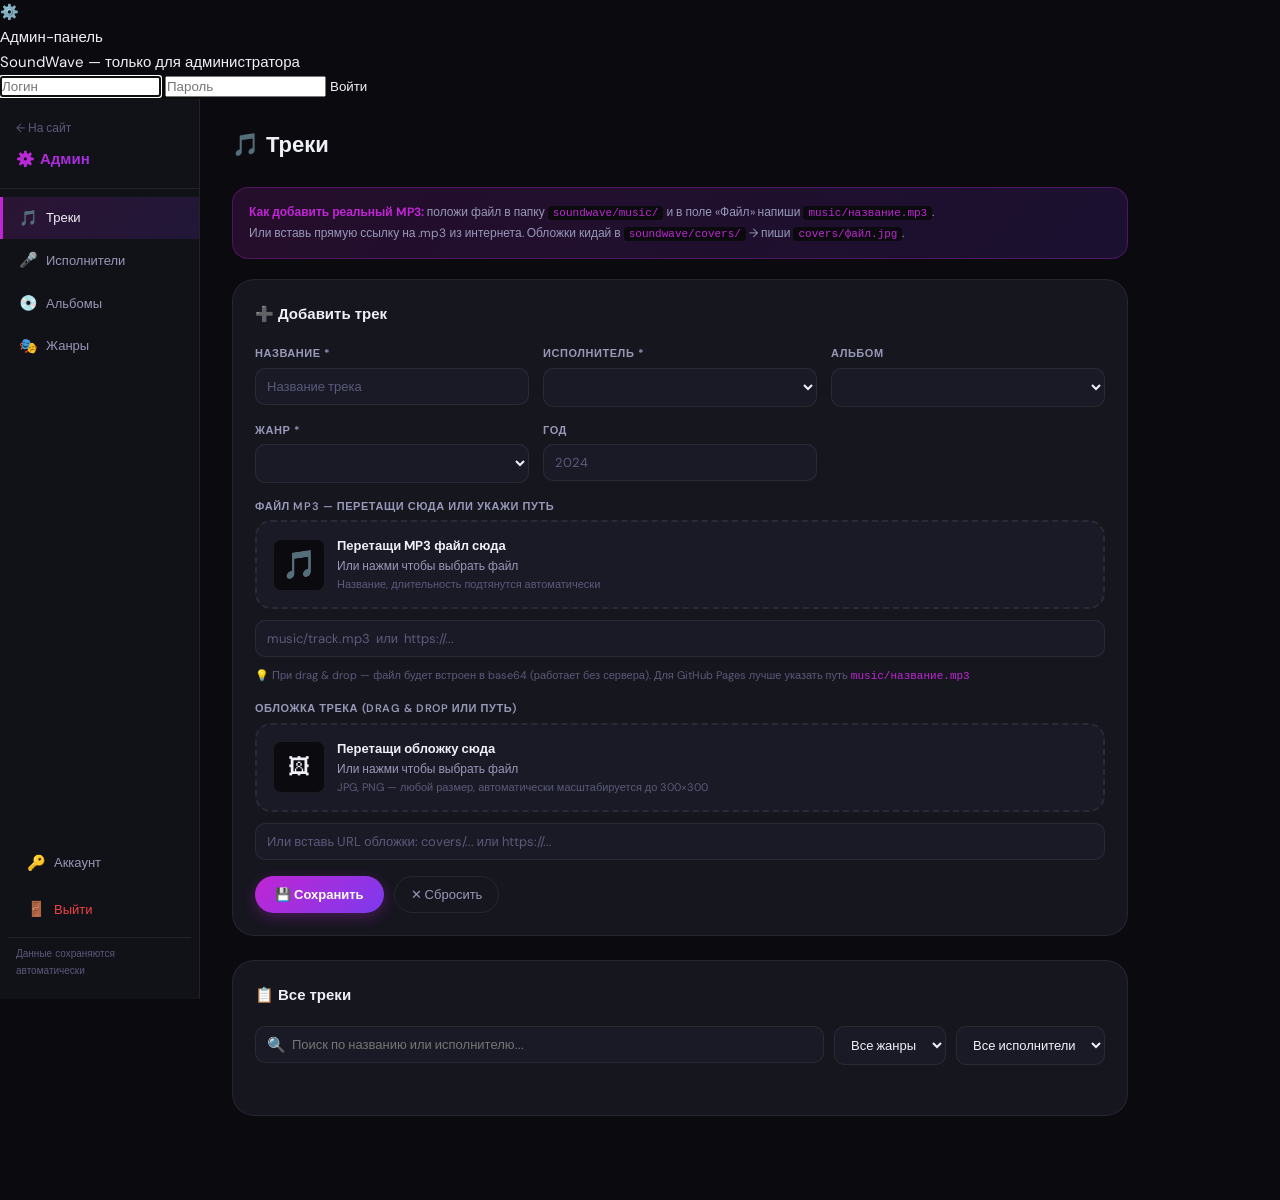
==== commit c867cee7: "Add files via upload" ====
--- a/admin.html
+++ b/admin.html
@@ -176,6 +176,21 @@
   </style>
 </head>
 <body>
+<!-- Экран логина -->
+<div id="login-screen">
+  <div class="login-box">
+    <div class="login-logo">⚙️</div>
+    <div class="login-title">Админ-панель</div>
+    <div class="login-sub">SoundWave — только для администратора</div>
+    <input class="login-field" type="text" id="login-input" placeholder="Логин"
+           autocomplete="off" onkeydown="if(event.key==='Enter')doLogin()">
+    <input class="login-field" type="password" id="login-pass" placeholder="Пароль"
+           autocomplete="off" onkeydown="if(event.key==='Enter')doLogin()">
+    <button class="login-btn" onclick="doLogin()">Войти</button>
+    <div class="login-error" id="login-error"></div>
+  </div>
+</div>
+
 <div class="admin-layout">
 
   <!-- Sidebar -->
@@ -197,8 +212,14 @@
       <span class="admin-nav-icon">🎭</span> Жанры
     </div>
     <div style="margin-top:auto;padding:0 8px">
-      <div style="font-size:11px;color:var(--text-muted);padding:10px 8px;border-top:1px solid var(--border)">
-        Изменения сохраняются<br>автоматически в браузере
+      <div class="admin-nav-item" onclick="showPage('account')" data-p="account" style="border-radius:8px;margin-bottom:4px">
+        <span class="admin-nav-icon">🔑</span> Аккаунт
+      </div>
+      <div class="admin-nav-item" onclick="doLogout()" style="border-radius:8px;color:#ef4444">
+        <span class="admin-nav-icon">🚪</span> Выйти
+      </div>
+      <div style="font-size:10px;color:var(--text-muted);padding:8px 8px 0;border-top:1px solid var(--border);margin-top:6px">
+        Данные сохраняются автоматически
       </div>
     </div>
   </aside>
@@ -242,8 +263,27 @@
             <input type="number" id="t-year" placeholder="2024" min="1900" max="2099">
           </div>
           <div class="a-field full">
-            <label>Файл (путь или URL) *</label>
-            <input type="text" id="t-file" placeholder="music/track.mp3  или  https://...">
+            <label>Файл MP3 — перетащи сюда или укажи путь</label>
+            <div class="drop-zone" id="dz-mp3"
+                 ondragover="dzOver(event,'dz-mp3')" ondragleave="dzLeave('dz-mp3')"
+                 ondrop="dzDropMp3(event)"
+                 onclick="document.getElementById('dz-mp3-input').click()"
+                 style="margin-bottom:6px">
+              <div class="dz-preview" id="dz-mp3-prev" style="font-size:28px;background:var(--bg-base)">🎵</div>
+              <div class="dz-text">
+                <b id="dz-mp3-name">Перетащи MP3 файл сюда</b>
+                Или нажми чтобы выбрать файл<br>
+                <small>Название, длительность подтянутся автоматически</small>
+              </div>
+              <input type="file" id="dz-mp3-input" accept="audio/mp3,audio/mpeg,.mp3"
+                     onchange="mp3FileInput(this)">
+            </div>
+            <input type="text" id="t-file" placeholder="music/track.mp3  или  https://..."
+                   oninput="document.getElementById('dz-mp3-name').textContent='Перетащи MP3 файл сюда'">
+            <div style="font-size:11px;color:var(--text-muted);margin-top:4px">
+              💡 При drag & drop — файл будет встроен в base64 (работает без сервера).
+              Для GitHub Pages лучше указать путь <code style="color:var(--accent-1)">music/название.mp3</code>
+            </div>
           </div>
           <div class="a-field full">
             <label>Обложка трека (drag & drop или путь)</label>
@@ -468,6 +508,41 @@
       <div class="a-card">
         <div class="a-card-title">📋 Все жанры</div>
         <div style="overflow-x:auto"><table class="a-table" id="g-table"></table></div>
+      </div>
+    </div>
+
+    <!-- ══ АККАУНТ ══ -->
+    <div class="admin-page" id="ap-account">
+      <div class="admin-page-title">🔑 Аккаунт</div>
+      <div class="a-card" style="max-width:460px">
+        <div class="a-card-title">Смена логина и пароля</div>
+        <div id="account-current-login" style="font-size:13px;color:var(--text-secondary);margin-bottom:16px">
+          Текущий логин: <b id="current-login-display" style="color:var(--text-primary)"></b>
+        </div>
+        <div class="a-grid" style="grid-template-columns:1fr">
+          <div class="a-field">
+            <label>Новый логин *</label>
+            <input type="text" id="new-login" placeholder="Введи новый логин" autocomplete="off">
+          </div>
+          <div class="a-field">
+            <label>Новый пароль *</label>
+            <input type="password" id="new-pass" placeholder="Минимум 4 символа" autocomplete="new-password">
+          </div>
+          <div class="a-field">
+            <label>Подтверди пароль *</label>
+            <input type="password" id="new-pass2" placeholder="Повтори пароль" autocomplete="new-password">
+          </div>
+        </div>
+        <div class="a-actions" style="margin-top:16px">
+          <button class="btn-save" onclick="saveAccountCredentials()">💾 Сохранить</button>
+        </div>
+      </div>
+      <div class="a-card" style="max-width:460px;margin-top:0">
+        <div class="a-card-title" style="color:var(--text-secondary);font-size:13px">💡 Дефолтные данные для входа</div>
+        <p style="font-size:13px;color:var(--text-muted);line-height:1.7">
+          Логин: <code style="color:var(--accent-1);background:var(--bg-base);padding:1px 5px;border-radius:4px">admin</code><br>
+          Пароль: <code style="color:var(--accent-1);background:var(--bg-base);padding:1px 5px;border-radius:4px">admin123</code>
+        </p>
       </div>
     </div>
 
@@ -508,44 +583,44 @@
 <div class="save-banner" id="save-banner">✓ Сохранено</div>
 <div class="toast" id="toast"></div>
 
+<script src="js/auth.js"></script>
+<script src="data/firebase.js"></script>
 <script src="data/db.js"></script>
 <script>
 // ══════════════════════════════════════════════════════════
-//  STORAGE — читаем из localStorage, если есть; иначе из DB
-// ══════════════════════════════════════════════════════════
-const STORE_KEY = "sw_admin_db";
-
-function loadState() {
+//  STORAGE — Firebase Realtime Database
+// ══════════════════════════════════════════════════════════
+
+// Рабочее состояние — стартует из дефолтных данных db.js
+// Перезаписывается из Firebase при initAdmin()
+const S = {
+  artists: JSON.parse(JSON.stringify(DB.artists)),
+  albums:  JSON.parse(JSON.stringify(DB.albums)),
+  tracks:  JSON.parse(JSON.stringify(DB.tracks)),
+  genres:  JSON.parse(JSON.stringify(DB.genres)),
+};
+
+// Сохранить в Firebase и обновить кеш
+async function persistState() {
+  showSaveBanner("⏳ Сохраняю...");
+  const ok = await Firebase.saveAll({
+    artists: S.artists,
+    albums:  S.albums,
+    tracks:  S.tracks,
+    genres:  S.genres,
+  });
+  // Обновить кеш в localStorage для офлайн-просмотра на сайте
   try {
-    const raw = localStorage.getItem(STORE_KEY);
-    if (raw) {
-      const s = JSON.parse(raw);
-      return {
-        artists: s.artists || [...DB.artists],
-        albums:  s.albums  || [...DB.albums],
-        tracks:  s.tracks  || [...DB.tracks],
-        genres:  s.genres  || [...DB.genres],
-      };
-    }
+    localStorage.setItem("sw_firebase_cache", JSON.stringify({
+      artists: S.artists, albums: S.albums,
+      tracks: S.tracks, genres: S.genres
+    }));
   } catch(e) {}
-  return {
-    artists: JSON.parse(JSON.stringify(DB.artists)),
-    albums:  JSON.parse(JSON.stringify(DB.albums)),
-    tracks:  JSON.parse(JSON.stringify(DB.tracks)),
-    genres:  JSON.parse(JSON.stringify(DB.genres)),
-  };
-}
-
-const S = loadState(); // рабочее состояние
-
-function persistState() {
-  localStorage.setItem(STORE_KEY, JSON.stringify(S));
-  // Патчим живой DB объект чтобы основной сайт получил актуальные данные
-  // (работает когда admin открыт в том же браузере)
-  showSaveBanner();
-}
-
-// Патчим DB объект в памяти (для случая когда оба файла открыты в одном окне)
+  if (ok) showSaveBanner("✓ Сохранено в Firebase");
+  else     showSaveBanner("⚠️ Ошибка сохранения!");
+}
+
+// Патчим DB объект в памяти
 function patchLiveDB() {
   DB.artists = [...S.artists];
   DB.albums  = [...S.albums];
@@ -554,11 +629,14 @@
 }
 
 let _saveBannerTimer;
-function showSaveBanner() {
+function showSaveBanner(text) {
   const b = document.getElementById("save-banner");
+  if (text) b.textContent = text;
   b.classList.add("show");
   clearTimeout(_saveBannerTimer);
-  _saveBannerTimer = setTimeout(() => b.classList.remove("show"), 2000);
+  if (text && !text.includes("⏳")) {
+    _saveBannerTimer = setTimeout(() => b.classList.remove("show"), 2500);
+  }
 }
 
 function showToast(msg, dur=2400) {
@@ -571,18 +649,8 @@
 function nextId(arr){ return arr.length ? Math.max(...arr.map(x=>x.id))+1 : 1; }
 
 // ══════════════════════════════════════════════════════════
-//  НАВИГАЦИЯ
-// ══════════════════════════════════════════════════════════
-function showPage(name) {
-  document.querySelectorAll(".admin-page").forEach(p=>p.classList.remove("active"));
-  document.querySelectorAll(".admin-nav-item").forEach(n=>n.classList.remove("active"));
-  document.getElementById("ap-"+name).classList.add("active");
-  document.querySelector(`.admin-nav-item[data-p="${name}"]`).classList.add("active");
-  if(name==="tracks")  { populateTrackSelects(); populateTrackFilters(); renderTracksTable(); }
-  if(name==="artists") { renderArtistsTable(); }
-  if(name==="albums")  { populateAlbumSelects(); populateAlbumFilters(); renderAlbumsTable(); }
-  if(name==="genres")  renderGenresTable();
-}
+//  НАВИГАЦИЯ — определена ниже в блоке AUTH
+// ══════════════════════════════════════════════════════════
 
 // ══════════════════════════════════════════════════════════
 //  DRAG & DROP + IMAGE RESIZE
@@ -1218,14 +1286,199 @@
 }
 
 // ══════════════════════════════════════════════════════════
+//  AUTH — Логин / Выход
+// ══════════════════════════════════════════════════════════
+function doLogin() {
+  const login = document.getElementById("login-input").value.trim();
+  const pass  = document.getElementById("login-pass").value;
+  const err   = document.getElementById("login-error");
+
+  if (!login || !pass) { err.textContent = "Заполни оба поля"; return; }
+
+  if (Auth.login(login, pass)) {
+    document.getElementById("login-screen").classList.add("hidden");
+    err.textContent = "";
+    initAdmin();
+  } else {
+    err.textContent = "Неверный логин или пароль";
+    document.getElementById("login-pass").value = "";
+    document.getElementById("login-pass").focus();
+  }
+}
+
+// Смена логина и пароля
+function saveAccountCredentials() {
+  const newLogin = document.getElementById("new-login").value.trim();
+  const newPass  = document.getElementById("new-pass").value;
+  const newPass2 = document.getElementById("new-pass2").value;
+
+  if (!newLogin) { showToast("⚠️ Введи новый логин"); return; }
+  if (!newPass)  { showToast("⚠️ Введи новый пароль"); return; }
+  if (newPass.length < 4) { showToast("⚠️ Пароль минимум 4 символа"); return; }
+  if (newPass !== newPass2) { showToast("⚠️ Пароли не совпадают"); return; }
+
+  Auth.update(newLogin, newPass);
+
+  document.getElementById("new-login").value = "";
+  document.getElementById("new-pass").value  = "";
+  document.getElementById("new-pass2").value = "";
+  document.getElementById("current-login-display").textContent = newLogin;
+
+  showToast("✅ Логин и пароль изменены! При следующем входе используй новые данные.");
+}
+
+// ══════════════════════════════════════════════════════════
+//  MP3 DRAG & DROP — читает файл, извлекает метаданные
+// ══════════════════════════════════════════════════════════
+function dzDropMp3(e) {
+  e.preventDefault();
+  dzLeave("dz-mp3");
+  const file = e.dataTransfer.files[0];
+  if (!file) return;
+  if (!file.type.includes("audio") && !file.name.endsWith(".mp3")) {
+    showToast("⚠️ Выбери MP3 файл"); return;
+  }
+  processMp3File(file);
+}
+
+function mp3FileInput(input) {
+  const file = input.files[0];
+  if (!file) return;
+  processMp3File(file);
+  input.value = "";
+}
+
+function processMp3File(file) {
+  // 1. Показываем имя файла в зоне
+  const nameEl = document.getElementById("dz-mp3-name");
+  nameEl.textContent = "⏳ Обрабатываю: " + file.name;
+
+  // 2. Подставляем название из имени файла (убираем расширение)
+  const rawName = file.name.replace(/\.mp3$/i, "").replace(/[-_]/g, " ").trim();
+  // Capitalize first letter
+  const prettyName = rawName.charAt(0).toUpperCase() + rawName.slice(1);
+  if (!document.getElementById("t-title").value) {
+    document.getElementById("t-title").value = prettyName;
+  }
+
+  // 3. Читаем длительность через Audio API
+  const url = URL.createObjectURL(file);
+  const tmpAudio = new Audio();
+  tmpAudio.src = url;
+  tmpAudio.onloadedmetadata = () => {
+    const dur = Math.round(tmpAudio.duration);
+    URL.revokeObjectURL(url);
+    nameEl.textContent = "✅ " + file.name + " (" + Player_fmtTime(dur) + ")";
+
+    // 4. Конвертируем в base64 для встраивания
+    const reader = new FileReader();
+    reader.onload = (e) => {
+      const b64 = e.target.result; // data:audio/mpeg;base64,...
+      document.getElementById("t-file").value = b64;
+      showToast("✅ MP3 загружен, длительность " + Player_fmtTime(dur));
+    };
+    reader.onerror = () => {
+      // Если base64 не нужен — просто оставляем путь пустым
+      nameEl.textContent = "✅ " + file.name + " — укажи путь к файлу вручную";
+    };
+    reader.readAsDataURL(file);
+  };
+  tmpAudio.onerror = () => {
+    nameEl.textContent = "❌ Не удалось прочитать файл";
+    URL.revokeObjectURL(url);
+  };
+}
+
+// Форматирование времени без обращения к Player (он не подключён в admin)
+function Player_fmtTime(sec) {
+  if (!sec || isNaN(sec)) return "0:00";
+  const m = Math.floor(sec / 60);
+  const s = String(Math.floor(sec % 60)).padStart(2, "0");
+  return m + ":" + s;
+}
+
+// showPage — добавляем поддержку вкладки account
+const _origShowPage = showPage;
+// Переопределяем showPage чтобы обновлять данные аккаунта
+function showPage(name) {
+  document.querySelectorAll(".admin-page").forEach(p=>p.classList.remove("active"));
+  document.querySelectorAll(".admin-nav-item").forEach(n=>n.classList.remove("active"));
+  document.getElementById("ap-"+name).classList.add("active");
+  const navEl = document.querySelector(`.admin-nav-item[data-p="${name}"]`);
+  if (navEl) navEl.classList.add("active");
+
+  if (name==="tracks")  { populateTrackSelects(); populateTrackFilters(); renderTracksTable(); }
+  if (name==="artists") { renderArtistsTable(); }
+  if (name==="albums")  { populateAlbumSelects(); populateAlbumFilters(); renderAlbumsTable(); }
+  if (name==="genres")  renderGenresTable();
+  if (name==="account") {
+    document.getElementById("current-login-display").textContent = Auth.getLogin();
+    document.getElementById("new-login").value = Auth.getLogin();
+  }
+}
+
+// ══════════════════════════════════════════════════════════
 //  INIT
 // ══════════════════════════════════════════════════════════
-document.addEventListener("DOMContentLoaded", () => {
+async function initAdmin() {
+  showSaveBanner("⏳ Загрузка данных из Firebase...");
+
+  // Сначала пробуем загрузить из кеша (быстро)
+  const cached = localStorage.getItem("sw_firebase_cache");
+  if (cached) {
+    try {
+      const d = JSON.parse(cached);
+      if (d.artists) S.artists = d.artists;
+      if (d.albums)  S.albums  = d.albums;
+      if (d.tracks)  S.tracks  = d.tracks;
+      if (d.genres)  S.genres  = d.genres;
+    } catch(e) {}
+  }
+
+  // Загружаем свежие данные из Firebase
+  const data = await Firebase.loadAll();
+  if (data) {
+    if (data.artists) S.artists = data.artists;
+    if (data.albums)  S.albums  = data.albums;
+    if (data.tracks)  S.tracks  = data.tracks;
+    if (data.genres)  S.genres  = data.genres;
+    showSaveBanner("✓ Данные загружены");
+  } else {
+    showSaveBanner("⚠️ Firebase недоступен, работаю с кешем");
+  }
+
+  patchLiveDB();
   populateTrackSelects();
   populateTrackFilters();
   populateAlbumFilters();
   renderTracksTable();
   setEmojiValue("🎵");
+}
+
+function doLogout() {
+  Auth.logout();
+  // Показываем экран логина, скрываем контент
+  const screen = document.getElementById("login-screen");
+  screen.classList.remove("hidden");
+  // Сбрасываем поля
+  document.getElementById("login-input").value = "";
+  document.getElementById("login-pass").value  = "";
+  document.getElementById("login-error").textContent = "";
+  setTimeout(() => document.getElementById("login-input").focus(), 100);
+}
+
+document.addEventListener("DOMContentLoaded", () => {
+  if (Auth.isLoggedIn()) {
+    document.getElementById("login-screen").classList.add("hidden");
+    initAdmin();
+  } else {
+    setTimeout(() => document.getElementById("login-input").focus(), 100);
+    document.addEventListener("keydown", e => {
+      if (e.key === "Enter" && !document.getElementById("login-screen").classList.contains("hidden")) {
+        doLogin();
+      }
+    });
+  }
 });
 </script>
 </body>
--- a/css/style.css
+++ b/css/style.css
@@ -0,0 +1,747 @@
+/* ============================================================
+   SoundWave — Design System (v5 — комфорт на 1920×1080)
+   ============================================================ */
+@import url('https://fonts.googleapis.com/css2?family=Syne:wght@400;600;700;800&family=DM+Sans:wght@300;400;500;600&display=swap');
+
+/* ── Переменные ──────────────────────────────────────────── */
+:root {
+  --bg-base:       #0a0a0f;
+  --bg-surface:    #111118;
+  --bg-elevated:   #1a1a26;
+  --bg-card:       #16161f;
+  --bg-hover:      #1e1e2c;
+
+  --accent-1:      #c026d3;
+  --accent-2:      #7c3aed;
+  --accent-3:      #ec4899;
+  --grad-main:     linear-gradient(135deg, #c026d3, #7c3aed);
+  --grad-soft:     linear-gradient(135deg, rgba(192,38,211,.15), rgba(124,58,237,.15));
+  --grad-glow:     radial-gradient(ellipse at 50% 0%, rgba(124,58,237,.35) 0%, transparent 70%);
+
+  --text-primary:  #f0f0f8;
+  --text-secondary:#9898b8;
+  --text-muted:    #5a5a7a;
+
+  --border:        rgba(255,255,255,.07);
+  --border-accent: rgba(192,38,211,.3);
+
+  --radius-sm:  10px;
+  --radius-md:  16px;
+  --radius-lg:  22px;
+  --radius-xl:  30px;
+
+  --player-h:   112px;
+  --sidebar-w:  200px;
+  --transition: .2s cubic-bezier(.4,0,.2,1);
+}
+
+/* ── Reset ───────────────────────────────────────────────── */
+*, *::before, *::after { box-sizing: border-box; margin: 0; padding: 0; }
+html { font-size: 15px; scroll-behavior: smooth; }
+body {
+  font-family: 'DM Sans', sans-serif;
+  background: var(--bg-base);
+  color: var(--text-primary);
+  line-height: 1.65;
+  overflow-x: hidden;
+  min-height: 100vh;
+}
+a { color: inherit; text-decoration: none; }
+button { cursor: pointer; border: none; background: none; font-family: inherit; color: inherit; }
+img { display: block; }
+ul, ol { list-style: none; }
+input, select { font-family: inherit; }
+
+/* ── Scrollbar ───────────────────────────────────────────── */
+::-webkit-scrollbar { width: 7px; height: 7px; }
+::-webkit-scrollbar-track { background: transparent; }
+::-webkit-scrollbar-thumb { background: var(--bg-elevated); border-radius: 99px; }
+::-webkit-scrollbar-thumb:hover { background: var(--accent-2); }
+
+/* ── Layout ──────────────────────────────────────────────── */
+#app {
+  display: grid;
+  grid-template-columns: var(--sidebar-w) 1fr;
+  grid-template-rows: 1fr var(--player-h);
+  grid-template-areas: "sidebar main" "player player";
+  height: 100vh;
+}
+
+/* ═══════════════════════════════════════════════════════════
+   SIDEBAR
+   ═══════════════════════════════════════════════════════════ */
+#sidebar {
+  grid-area: sidebar;
+  background: var(--bg-surface);
+  border-right: 1px solid var(--border);
+  display: flex;
+  flex-direction: column;
+  padding: 0 0 16px;
+  overflow-y: auto;
+  position: relative;
+  z-index: 10;
+}
+
+/* Логотип */
+.sidebar-logo {
+  padding: 14px 14px 13px;
+  display: flex;
+  align-items: center;
+  gap: 9px;
+  border-bottom: 1px solid var(--border);
+  margin-bottom: 8px;
+}
+.sidebar-logo .logo-icon {
+  width: 32px; height: 32px;
+  background: var(--grad-main);
+  border-radius: 9px;
+  display: flex; align-items: center; justify-content: center;
+  font-size: 16px; flex-shrink: 0;
+}
+.sidebar-logo .logo-text {
+  font-family: 'Syne', sans-serif;
+  font-weight: 800;
+  font-size: 15px;
+  background: var(--grad-main);
+  -webkit-background-clip: text;
+  -webkit-text-fill-color: transparent;
+  background-clip: text;
+  white-space: nowrap;
+}
+
+/* Заголовки секций */
+.sidebar-section-title {
+  font-size: 9px;
+  font-weight: 700;
+  letter-spacing: .12em;
+  text-transform: uppercase;
+  color: var(--text-muted);
+  padding: 9px 14px 5px;
+}
+
+/* Пункты навигации */
+.nav-item {
+  display: flex;
+  align-items: center;
+  gap: 9px;
+  padding: 8px 14px;
+  font-size: 13px;
+  font-weight: 500;
+  color: var(--text-secondary);
+  transition: all var(--transition);
+  cursor: pointer;
+  position: relative;
+}
+.nav-item:hover { color: var(--text-primary); background: var(--bg-hover); }
+.nav-item.active {
+  color: var(--text-primary);
+  background: var(--grad-soft);
+}
+.nav-item.active::before {
+  content: '';
+  position: absolute;
+  left: 0; top: 4px; bottom: 4px;
+  width: 3px;
+  background: var(--grad-main);
+  border-radius: 0 3px 3px 0;
+}
+.nav-item .nav-icon { font-size: 15px; width: 18px; text-align: center; }
+
+/* Плейлисты в сайдбаре */
+.sidebar-playlists { flex: 1; overflow-y: auto; }
+.playlist-item-sidebar {
+  display: flex;
+  align-items: center;
+  gap: 7px;
+  padding: 6px 14px;
+  font-size: 12px;
+  color: var(--text-secondary);
+  cursor: pointer;
+  transition: all var(--transition);
+}
+.playlist-item-sidebar:hover { color: var(--text-primary); background: var(--bg-hover); }
+.playlist-item-sidebar .pl-dot {
+  width: 6px; height: 6px;
+  border-radius: 50%;
+  background: var(--grad-main);
+  flex-shrink: 0;
+}
+
+/* ═══════════════════════════════════════════════════════════
+   MAIN CONTENT
+   ═══════════════════════════════════════════════════════════ */
+#main {
+  grid-area: main;
+  overflow-y: auto;
+  background: var(--bg-base);
+  position: relative;
+}
+#main::before {
+  content: '';
+  position: fixed;
+  top: 0; left: var(--sidebar-w); right: 0;
+  height: 320px;
+  background: var(--grad-glow);
+  pointer-events: none;
+  z-index: 0;
+}
+
+.page { display: none; padding: 40px 46px 52px; position: relative; z-index: 1; }
+.page.active { display: block; }
+
+/* Заголовок страницы */
+.page-header { margin-bottom: 40px; }
+.page-header h1 {
+  font-family: 'Syne', sans-serif;
+  font-size: 40px;
+  font-weight: 800;
+  line-height: 1.15;
+  margin-bottom: 10px;
+}
+.page-header p { color: var(--text-secondary); font-size: 18px; }
+
+/* Заголовок секции */
+.section-title {
+  font-family: 'Syne', sans-serif;
+  font-size: 22px;
+  font-weight: 700;
+  margin-bottom: 20px;
+  display: flex;
+  align-items: center;
+  justify-content: space-between;
+}
+.section-title .see-all {
+  font-family: 'DM Sans', sans-serif;
+  font-size: 15px;
+  font-weight: 500;
+  color: var(--accent-1);
+  cursor: pointer;
+  transition: opacity var(--transition);
+}
+.section-title .see-all:hover { opacity: .7; }
+
+/* ═══════════════════════════════════════════════════════════
+   CARDS
+   ═══════════════════════════════════════════════════════════ */
+.cards-grid {
+  display: grid;
+  grid-template-columns: repeat(auto-fill, minmax(195px, 1fr));
+  gap: 20px;
+  margin-bottom: 44px;
+}
+
+.card {
+  background: var(--bg-card);
+  border: 1px solid var(--border);
+  border-radius: var(--radius-md);
+  overflow: hidden;
+  cursor: pointer;
+  transition: transform var(--transition), box-shadow var(--transition), border-color var(--transition);
+  position: relative;
+}
+.card:hover {
+  transform: translateY(-4px);
+  box-shadow: 0 20px 44px rgba(0,0,0,.4);
+  border-color: var(--border-accent);
+}
+.card-cover { width: 100%; aspect-ratio: 1; object-fit: cover; background: var(--bg-elevated); }
+.card-body { padding: 16px; }
+.card-title {
+  font-size: 16px; font-weight: 600;
+  white-space: nowrap; overflow: hidden; text-overflow: ellipsis;
+  margin-bottom: 5px;
+}
+.card-sub {
+  font-size: 14px; color: var(--text-secondary);
+  white-space: nowrap; overflow: hidden; text-overflow: ellipsis;
+}
+
+/* ═══════════════════════════════════════════════════════════
+   TRACK LIST
+   ═══════════════════════════════════════════════════════════ */
+.track-list { display: flex; flex-direction: column; gap: 3px; }
+
+.track-row {
+  display: grid;
+  grid-template-columns: 46px 56px 1fr auto auto 72px 40px;
+  align-items: center;
+  gap: 16px;
+  padding: 12px 16px;
+  border-radius: var(--radius-sm);
+  cursor: pointer;
+  transition: background var(--transition);
+  border: 1px solid transparent;
+}
+.track-row:hover { background: var(--bg-hover); }
+.track-row.playing {
+  background: var(--grad-soft);
+  border-color: var(--border-accent);
+}
+.track-row .track-num {
+  font-size: 16px; color: var(--text-muted);
+  text-align: center;
+}
+.track-row.playing .track-num { color: var(--accent-1); }
+.track-row .track-cover {
+  width: 48px; height: 48px;
+  border-radius: 8px; object-fit: cover;
+  background: var(--bg-elevated); flex-shrink: 0;
+}
+.track-info { min-width: 0; }
+.track-name {
+  font-size: 17px; font-weight: 600;
+  white-space: nowrap; overflow: hidden; text-overflow: ellipsis;
+}
+.track-row.playing .track-name { color: var(--accent-1); }
+.track-artist {
+  font-size: 14px; color: var(--text-secondary);
+  white-space: nowrap; overflow: hidden; text-overflow: ellipsis;
+  margin-top: 3px;
+}
+
+/* Жанр-бейдж — увеличен шрифт */
+.track-genre-badge {
+  font-size: 14px; font-weight: 600;
+  padding: 5px 13px; border-radius: 99px;
+  background: var(--bg-elevated);
+  color: var(--text-secondary);
+  white-space: nowrap; border: 1px solid var(--border);
+}
+.track-year {
+  font-size: 14px; color: var(--text-muted); white-space: nowrap;
+}
+.track-duration {
+  font-size: 14px; color: var(--text-muted);
+  text-align: right; white-space: nowrap;
+}
+.track-action-btn {
+  width: 34px; height: 34px;
+  border-radius: 50%;
+  display: flex; align-items: center; justify-content: center;
+  font-size: 17px; opacity: 0;
+  transition: all var(--transition);
+  color: var(--text-secondary);
+}
+.track-row:hover .track-action-btn { opacity: 1; }
+.track-action-btn:hover { background: var(--bg-elevated); color: var(--text-primary); }
+.track-action-btn.in-playlist { opacity: 1; color: var(--accent-1); }
+
+/* Жанровые цвета */
+.genre-1 { background: rgba(168,85,247,.15); color: #a855f7; border-color: rgba(168,85,247,.3); }
+.genre-2 { background: rgba(245,158,11,.15); color: #f59e0b; border-color: rgba(245,158,11,.3); }
+.genre-3 { background: rgba(59,130,246,.15);  color: #3b82f6; border-color: rgba(59,130,246,.3); }
+.genre-4 { background: rgba(239,68,68,.15);   color: #ef4444; border-color: rgba(239,68,68,.3); }
+.genre-5 { background: rgba(16,185,129,.15);  color: #10b981; border-color: rgba(16,185,129,.3); }
+.genre-6 { background: rgba(236,72,153,.15);  color: #ec4899; border-color: rgba(236,72,153,.3); }
+
+/* ═══════════════════════════════════════════════════════════
+   FILTERS
+   ═══════════════════════════════════════════════════════════ */
+.genre-filters { display: flex; flex-wrap: wrap; gap: 10px; margin-bottom: 28px; }
+.genre-pill {
+  padding: 9px 20px; border-radius: 99px;
+  font-size: 15px; font-weight: 500;
+  border: 1px solid var(--border);
+  background: var(--bg-card); color: var(--text-secondary);
+  transition: all var(--transition); cursor: pointer;
+}
+.genre-pill:hover { border-color: var(--border-accent); color: var(--text-primary); }
+.genre-pill.active {
+  background: var(--grad-main); border-color: transparent; color: #fff;
+  box-shadow: 0 4px 14px rgba(192,38,211,.3);
+}
+
+.alpha-filter { display: flex; flex-wrap: wrap; gap: 7px; margin-bottom: 34px; }
+.alpha-btn {
+  width: 40px; height: 40px;
+  border-radius: var(--radius-sm);
+  font-size: 15px; font-weight: 600;
+  border: 1px solid var(--border);
+  background: var(--bg-card); color: var(--text-secondary);
+  transition: all var(--transition);
+  display: flex; align-items: center; justify-content: center;
+}
+.alpha-btn:hover { border-color: var(--border-accent); color: var(--text-primary); }
+.alpha-btn.active { background: var(--grad-main); border-color: transparent; color: #fff; }
+.alpha-btn.has-results { color: var(--text-primary); }
+
+/* ── Search ──────────────────────────────────────────────── */
+.search-bar { position: relative; margin-bottom: 30px; }
+.search-bar input {
+  width: 100%;
+  padding: 15px 20px 15px 54px;
+  background: var(--bg-card);
+  border: 1px solid var(--border);
+  border-radius: var(--radius-md);
+  color: var(--text-primary);
+  font-size: 16px; outline: none;
+  transition: border-color var(--transition);
+}
+.search-bar input:focus { border-color: var(--border-accent); }
+.search-bar input::placeholder { color: var(--text-muted); }
+.search-bar .search-icon {
+  position: absolute; left: 18px; top: 50%;
+  transform: translateY(-50%);
+  color: var(--text-muted); font-size: 18px;
+  pointer-events: none;
+}
+
+/* ═══════════════════════════════════════════════════════════
+   ARTIST CARDS
+   ═══════════════════════════════════════════════════════════ */
+.artist-cards {
+  display: grid;
+  grid-template-columns: repeat(auto-fill, minmax(175px, 1fr));
+  gap: 18px; margin-bottom: 36px;
+}
+.artist-card {
+  background: var(--bg-card);
+  border: 1px solid var(--border);
+  border-radius: var(--radius-lg);
+  padding: 24px 18px; text-align: center;
+  cursor: pointer;
+  transition: all var(--transition);
+}
+.artist-card:hover {
+  transform: translateY(-4px);
+  border-color: var(--border-accent);
+  box-shadow: 0 16px 36px rgba(0,0,0,.3);
+}
+.artist-avatar {
+  width: 90px; height: 90px;
+  border-radius: 50%; margin: 0 auto 14px;
+  border: 2px solid var(--border); overflow: hidden;
+  background: var(--bg-elevated);
+}
+.artist-avatar img { width: 100%; height: 100%; object-fit: cover; }
+.artist-card-name { font-size: 16px; font-weight: 600; margin-bottom: 4px; }
+.artist-card-country { font-size: 14px; color: var(--text-secondary); }
+
+/* ── Artist hero ──────────────────────────────────────────── */
+.artist-hero {
+  display: flex; gap: 30px; align-items: flex-start;
+  margin-bottom: 36px; padding: 32px;
+  background: var(--grad-soft);
+  border: 1px solid var(--border-accent);
+  border-radius: var(--radius-xl);
+}
+.artist-hero-avatar {
+  width: 140px; height: 140px;
+  border-radius: 50%; border: 3px solid var(--accent-1);
+  overflow: hidden; flex-shrink: 0;
+}
+.artist-hero-avatar img { width: 100%; height: 100%; object-fit: cover; }
+.artist-hero-info h1 {
+  font-family: 'Syne', sans-serif;
+  font-size: 32px; font-weight: 800; margin-bottom: 8px;
+}
+.artist-hero-meta {
+  font-size: 15px; color: var(--text-secondary);
+  margin-bottom: 12px; display: flex; gap: 20px;
+}
+.artist-hero-bio { font-size: 15px; color: var(--text-secondary); line-height: 1.7; max-width: 600px; }
+
+/* ── Home hero ────────────────────────────────────────────── */
+.home-hero {
+  background: var(--grad-soft);
+  border: 1px solid var(--border-accent);
+  border-radius: var(--radius-xl);
+  padding: 40px 48px; margin-bottom: 40px;
+  position: relative; overflow: hidden;
+}
+.home-hero::after {
+  content: '♪'; position: absolute;
+  right: 48px; top: 50%; transform: translateY(-50%);
+  font-size: 140px; opacity: .06; line-height: 1;
+}
+.home-hero h1 {
+  font-family: 'Syne', sans-serif;
+  font-size: 42px; font-weight: 800; line-height: 1.2;
+  margin-bottom: 12px;
+  background: var(--grad-main);
+  -webkit-background-clip: text; -webkit-text-fill-color: transparent; background-clip: text;
+}
+.home-hero p { color: var(--text-secondary); font-size: 18px; max-width: 500px; margin-bottom: 24px; }
+
+.btn-primary {
+  display: inline-flex; align-items: center; gap: 9px;
+  padding: 12px 26px;
+  background: var(--grad-main); border-radius: 99px;
+  font-size: 16px; font-weight: 600; color: #fff;
+  transition: opacity var(--transition), transform var(--transition);
+  box-shadow: 0 4px 18px rgba(192,38,211,.4);
+}
+.btn-primary:hover { opacity: .85; transform: translateY(-1px); }
+
+/* ── Stats ────────────────────────────────────────────────── */
+.stats-row {
+  display: grid;
+  grid-template-columns: repeat(auto-fill, minmax(155px, 1fr));
+  gap: 14px; margin-bottom: 40px;
+}
+.stat-card {
+  background: var(--bg-card); border: 1px solid var(--border);
+  border-radius: var(--radius-md); padding: 22px; text-align: center;
+}
+.stat-number {
+  font-family: 'Syne', sans-serif; font-size: 36px; font-weight: 800;
+  background: var(--grad-main);
+  -webkit-background-clip: text; -webkit-text-fill-color: transparent; background-clip: text;
+}
+.stat-label { font-size: 14px; color: var(--text-secondary); margin-top: 5px; }
+
+/* ═══════════════════════════════════════════════════════════
+   PLAYER  — увеличен
+   ═══════════════════════════════════════════════════════════ */
+#player {
+  grid-area: player;
+  background: var(--bg-surface);
+  border-top: 1px solid var(--border);
+  display: grid;
+  grid-template-columns: 340px 1fr 340px;
+  align-items: center;
+  padding: 0 30px; gap: 20px;
+  position: relative; z-index: 100;
+}
+
+.player-track { display: flex; align-items: center; gap: 16px; min-width: 0; }
+.player-cover {
+  width: 70px; height: 70px;
+  border-radius: 12px; object-fit: cover;
+  background: var(--bg-elevated); flex-shrink: 0;
+  border: 1px solid var(--border);
+  display: flex; align-items: center; justify-content: center;
+  font-size: 28px;
+}
+.player-meta { min-width: 0; }
+.player-title {
+  font-size: 17px; font-weight: 700;
+  white-space: nowrap; overflow: hidden; text-overflow: ellipsis;
+}
+.player-artist {
+  font-size: 14px; color: var(--text-secondary);
+  white-space: nowrap; overflow: hidden; text-overflow: ellipsis;
+  margin-top: 3px;
+}
+.player-like {
+  font-size: 22px; padding: 6px; margin-left: 4px;
+  color: var(--text-muted);
+  transition: color var(--transition); flex-shrink: 0;
+}
+.player-like:hover { color: var(--accent-3); }
+.player-like.liked { color: var(--accent-3); }
+
+.player-controls { display: flex; flex-direction: column; align-items: center; gap: 10px; }
+.player-btns { display: flex; align-items: center; gap: 26px; }
+.ctrl-btn {
+  font-size: 22px; color: var(--text-secondary);
+  transition: color var(--transition); padding: 5px;
+}
+.ctrl-btn:hover { color: var(--text-primary); }
+.ctrl-btn.play-main {
+  width: 52px; height: 52px;
+  background: var(--grad-main); border-radius: 50%; color: #fff;
+  font-size: 20px;
+  display: flex; align-items: center; justify-content: center;
+  box-shadow: 0 4px 18px rgba(192,38,211,.45);
+  transition: transform var(--transition), opacity var(--transition);
+}
+.ctrl-btn.play-main:hover { transform: scale(1.08); opacity: .9; }
+
+.player-progress { display: flex; align-items: center; gap: 14px; width: 100%; }
+.time-label {
+  font-size: 13px; color: var(--text-muted);
+  min-width: 38px; text-align: center;
+  font-variant-numeric: tabular-nums;
+}
+.progress-bar {
+  flex: 1; height: 5px;
+  background: var(--bg-elevated); border-radius: 99px;
+  cursor: pointer; position: relative; overflow: visible;
+}
+.progress-fill {
+  height: 100%; background: var(--grad-main);
+  border-radius: 99px; width: 0%;
+  pointer-events: none; transition: width .1s linear;
+  position: relative;
+}
+.progress-fill::after {
+  content: ''; position: absolute;
+  right: -6px; top: 50%; transform: translateY(-50%);
+  width: 13px; height: 13px;
+  background: #fff; border-radius: 50%;
+  box-shadow: 0 0 0 2px var(--accent-2);
+  opacity: 0; transition: opacity var(--transition);
+}
+.progress-bar:hover .progress-fill::after { opacity: 1; }
+
+.player-extras { display: flex; align-items: center; justify-content: flex-end; gap: 20px; }
+.volume-wrap { display: flex; align-items: center; gap: 10px; }
+.vol-icon { font-size: 17px; color: var(--text-secondary); }
+.volume-slider {
+  -webkit-appearance: none;
+  width: 100px; height: 5px;
+  background: var(--bg-elevated);
+  border-radius: 99px; outline: none; cursor: pointer;
+}
+.volume-slider::-webkit-slider-thumb {
+  -webkit-appearance: none;
+  width: 15px; height: 15px;
+  border-radius: 50%; background: var(--accent-2); cursor: pointer;
+}
+
+/* ═══════════════════════════════════════════════════════════
+   EMPTY STATE
+   ═══════════════════════════════════════════════════════════ */
+.empty-state { text-align: center; padding: 70px 20px; color: var(--text-muted); }
+.empty-state .empty-icon { font-size: 56px; margin-bottom: 16px; }
+.empty-state p { font-size: 18px; margin-bottom: 8px; color: var(--text-secondary); }
+.empty-state small { font-size: 15px; }
+
+/* ═══════════════════════════════════════════════════════════
+   MODAL
+   ═══════════════════════════════════════════════════════════ */
+.modal-overlay {
+  position: fixed; inset: 0;
+  background: rgba(0,0,0,.6);
+  backdrop-filter: blur(6px);
+  display: flex; align-items: center; justify-content: center;
+  z-index: 1000; opacity: 0; pointer-events: none;
+  transition: opacity var(--transition);
+}
+.modal-overlay.open { opacity: 1; pointer-events: all; }
+.modal {
+  background: var(--bg-elevated);
+  border: 1px solid var(--border);
+  border-radius: var(--radius-xl);
+  padding: 30px; min-width: 340px; max-width: 440px; width: 90%;
+  transform: scale(.95) translateY(10px);
+  transition: transform var(--transition);
+  box-shadow: 0 24px 60px rgba(0,0,0,.5);
+}
+.modal-overlay.open .modal { transform: scale(1) translateY(0); }
+.modal-title {
+  font-family: 'Syne', sans-serif;
+  font-size: 20px; font-weight: 700; margin-bottom: 18px;
+}
+.modal-input {
+  width: 100%; padding: 12px 16px;
+  background: var(--bg-card); border: 1px solid var(--border);
+  border-radius: var(--radius-md);
+  color: var(--text-primary); font-size: 16px;
+  outline: none; margin-bottom: 18px;
+}
+.modal-input:focus { border-color: var(--border-accent); }
+.modal-btns { display: flex; gap: 10px; justify-content: flex-end; }
+.btn-ghost {
+  padding: 9px 18px; border-radius: 99px;
+  font-size: 14px; font-weight: 500;
+  color: var(--text-secondary);
+  transition: all var(--transition);
+  border: 1px solid var(--border);
+}
+.btn-ghost:hover { color: var(--text-primary); border-color: var(--text-muted); }
+
+/* Плейлисты в модалке */
+.playlist-modal-list { max-height: 280px; overflow-y: auto; margin-bottom: 12px; }
+.playlist-modal-item {
+  display: flex; align-items: center; gap: 12px;
+  padding: 12px 14px; border-radius: var(--radius-sm);
+  cursor: pointer; transition: background var(--transition);
+  font-size: 15px;
+}
+.playlist-modal-item:hover { background: var(--bg-hover); }
+.playlist-modal-item .pm-icon { font-size: 20px; }
+.pm-create {
+  color: var(--accent-1);
+  border-top: 1px solid var(--border);
+  margin-top: 6px; padding-top: 12px;
+}
+
+/* ═══════════════════════════════════════════════════════════
+   PLAYLIST PAGE
+   ═══════════════════════════════════════════════════════════ */
+.playlists-grid {
+  display: grid;
+  grid-template-columns: repeat(auto-fill, minmax(210px, 1fr));
+  gap: 18px; margin-bottom: 36px;
+}
+.playlist-card {
+  background: var(--bg-card); border: 1px solid var(--border);
+  border-radius: var(--radius-md); padding: 22px;
+  cursor: pointer; transition: all var(--transition); position: relative;
+}
+.playlist-card:hover { border-color: var(--border-accent); transform: translateY(-2px); }
+.playlist-card-icon { font-size: 36px; margin-bottom: 14px; }
+.playlist-card-name { font-size: 17px; font-weight: 600; margin-bottom: 5px; }
+.playlist-card-count { font-size: 14px; color: var(--text-secondary); }
+.playlist-card-del {
+  position: absolute; top: 14px; right: 14px;
+  font-size: 15px; color: var(--text-muted);
+  opacity: 0; transition: all var(--transition);
+  padding: 5px; border-radius: 5px;
+}
+.playlist-card:hover .playlist-card-del { opacity: 1; }
+.playlist-card-del:hover { color: #ef4444; background: rgba(239,68,68,.1); }
+
+.new-playlist-card {
+  background: var(--bg-card);
+  border: 2px dashed var(--border);
+  border-radius: var(--radius-md);
+  padding: 22px; cursor: pointer;
+  transition: all var(--transition);
+  display: flex; flex-direction: column;
+  align-items: center; justify-content: center;
+  gap: 10px; min-height: 130px;
+  color: var(--text-muted); font-size: 16px;
+}
+.new-playlist-card:hover { border-color: var(--accent-1); color: var(--accent-1); background: rgba(192,38,211,.05); }
+.new-playlist-card span { font-size: 32px; }
+
+/* ═══════════════════════════════════════════════════════════
+   TOAST
+   ═══════════════════════════════════════════════════════════ */
+.toast {
+  position: fixed;
+  bottom: calc(var(--player-h) + 20px);
+  left: 50%; transform: translateX(-50%) translateY(10px);
+  background: var(--bg-elevated);
+  border: 1px solid var(--border-accent);
+  border-radius: 99px; padding: 12px 24px;
+  font-size: 15px; font-weight: 500; color: var(--text-primary);
+  opacity: 0; pointer-events: none;
+  transition: all .3s; z-index: 500;
+  white-space: nowrap; box-shadow: 0 8px 28px rgba(0,0,0,.35);
+}
+.toast.show { opacity: 1; transform: translateX(-50%) translateY(0); }
+
+/* ── Misc ─────────────────────────────────────────────────── */
+.spacer-sm { height: 18px; }
+.spacer-md { height: 32px; }
+.gradient-text {
+  background: var(--grad-main);
+  -webkit-background-clip: text; -webkit-text-fill-color: transparent; background-clip: text;
+}
+
+/* ═══════════════════════════════════════════════════════════
+   RESPONSIVE
+   ═══════════════════════════════════════════════════════════ */
+@media (max-width: 1100px) {
+  :root { --sidebar-w: 240px; }
+}
+@media (max-width: 900px) {
+  :root { --sidebar-w: 70px; }
+  .nav-item span:not(.nav-icon) { display: none; }
+  .sidebar-logo .logo-text { display: none; }
+  .sidebar-section-title { display: none; }
+  .playlist-item-sidebar { display: none; }
+}
+@media (max-width: 640px) {
+  #app { grid-template-columns: 1fr; grid-template-areas: "main" "player"; }
+  #sidebar { display: none; }
+  .page { padding: 20px 16px 30px; }
+  #player { grid-template-columns: 1fr; padding: 0 14px; }
+  .player-extras { display: none; }
+  .track-row { grid-template-columns: 36px 1fr 60px 32px; }
+  .track-row .track-genre-badge, .track-row .track-year { display: none; }
+}
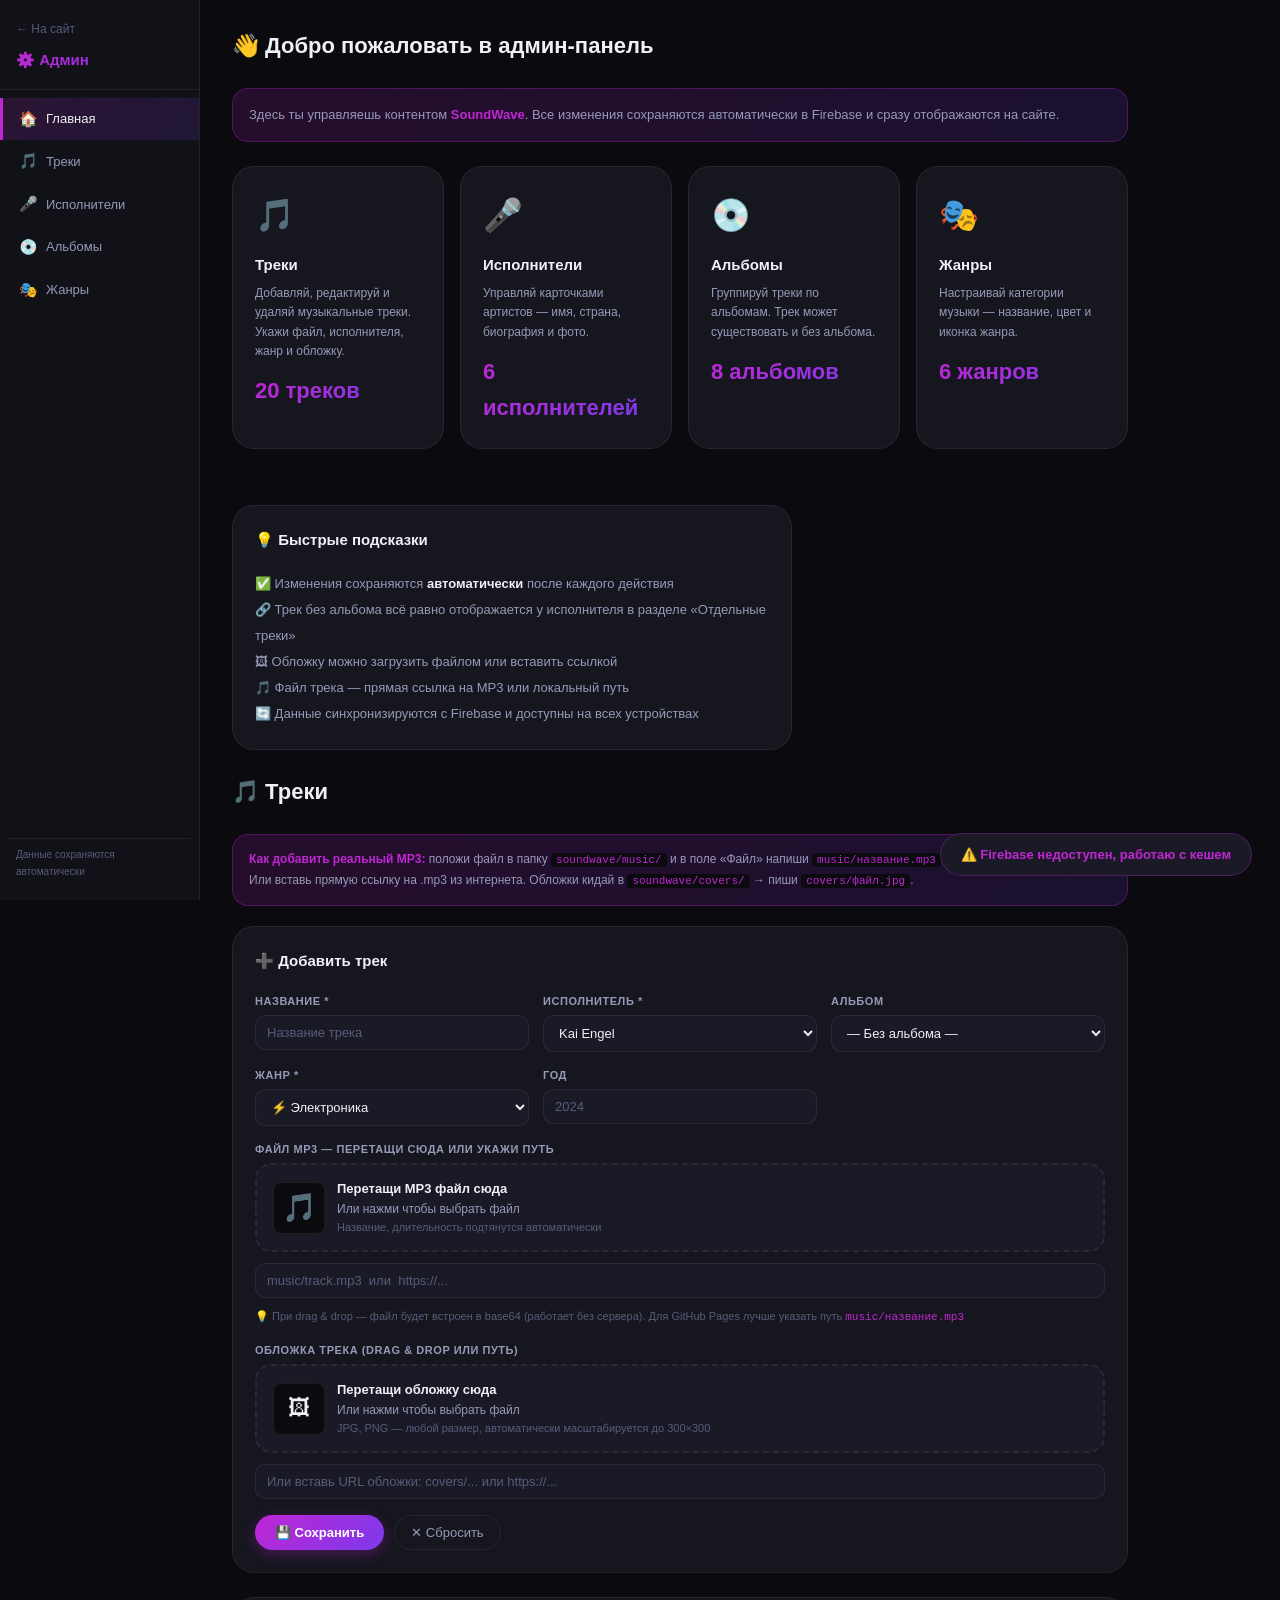
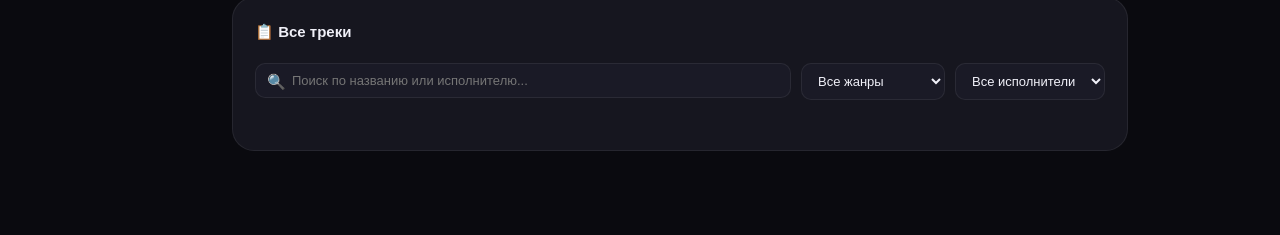
==== commit 616b6ce8: "Add files via upload" ====
--- a/admin.html
+++ b/admin.html
@@ -176,20 +176,7 @@
   </style>
 </head>
 <body>
-<!-- Экран логина -->
-<div id="login-screen">
-  <div class="login-box">
-    <div class="login-logo">⚙️</div>
-    <div class="login-title">Админ-панель</div>
-    <div class="login-sub">SoundWave — только для администратора</div>
-    <input class="login-field" type="text" id="login-input" placeholder="Логин"
-           autocomplete="off" onkeydown="if(event.key==='Enter')doLogin()">
-    <input class="login-field" type="password" id="login-pass" placeholder="Пароль"
-           autocomplete="off" onkeydown="if(event.key==='Enter')doLogin()">
-    <button class="login-btn" onclick="doLogin()">Войти</button>
-    <div class="login-error" id="login-error"></div>
-  </div>
-</div>
+<!-- Авторизация убрана в v9 -->
 
 <div class="admin-layout">
 
@@ -199,7 +186,10 @@
       <a href="index.html">← На сайт</a>
       <h2>⚙️ Админ</h2>
     </div>
-    <div class="admin-nav-item active" onclick="showPage('tracks')" data-p="tracks">
+    <div class="admin-nav-item active" onclick="showPage('home')" data-p="home">
+      <span class="admin-nav-icon">🏠</span> Главная
+    </div>
+    <div class="admin-nav-item" onclick="showPage('tracks')" data-p="tracks">
       <span class="admin-nav-icon">🎵</span> Треки
     </div>
     <div class="admin-nav-item" onclick="showPage('artists')" data-p="artists">
@@ -212,12 +202,6 @@
       <span class="admin-nav-icon">🎭</span> Жанры
     </div>
     <div style="margin-top:auto;padding:0 8px">
-      <div class="admin-nav-item" onclick="showPage('account')" data-p="account" style="border-radius:8px;margin-bottom:4px">
-        <span class="admin-nav-icon">🔑</span> Аккаунт
-      </div>
-      <div class="admin-nav-item" onclick="doLogout()" style="border-radius:8px;color:#ef4444">
-        <span class="admin-nav-icon">🚪</span> Выйти
-      </div>
       <div style="font-size:10px;color:var(--text-muted);padding:8px 8px 0;border-top:1px solid var(--border);margin-top:6px">
         Данные сохраняются автоматически
       </div>
@@ -226,6 +210,57 @@
 
   <!-- Main -->
   <main class="admin-main">
+
+    <!-- ══ ГЛАВНАЯ ══ -->
+    <div class="admin-page active" id="ap-home">
+      <div class="admin-page-title">👋 Добро пожаловать в админ-панель</div>
+
+      <div class="info-box" style="margin-bottom:24px;font-size:13px;line-height:1.8">
+        Здесь ты управляешь контентом <b>SoundWave</b>. Все изменения сохраняются автоматически в Firebase и сразу отображаются на сайте.
+      </div>
+
+      <div style="display:grid;grid-template-columns:repeat(auto-fill,minmax(200px,1fr));gap:16px;margin-bottom:32px">
+        <div class="a-card" style="cursor:pointer;transition:border-color .2s" onclick="showPage('tracks')"
+             onmouseover="this.style.borderColor='var(--border-accent)'" onmouseout="this.style.borderColor='var(--border)'">
+          <div style="font-size:32px;margin-bottom:12px">🎵</div>
+          <div style="font-family:'Syne',sans-serif;font-size:15px;font-weight:700;margin-bottom:6px">Треки</div>
+          <div style="font-size:12px;color:var(--text-secondary);line-height:1.6">Добавляй, редактируй и удаляй музыкальные треки. Укажи файл, исполнителя, жанр и обложку.</div>
+          <div id="stat-tracks" style="margin-top:12px;font-size:22px;font-weight:800;background:var(--grad-main);-webkit-background-clip:text;-webkit-text-fill-color:transparent;background-clip:text"></div>
+        </div>
+        <div class="a-card" style="cursor:pointer;transition:border-color .2s" onclick="showPage('artists')"
+             onmouseover="this.style.borderColor='var(--border-accent)'" onmouseout="this.style.borderColor='var(--border)'">
+          <div style="font-size:32px;margin-bottom:12px">🎤</div>
+          <div style="font-family:'Syne',sans-serif;font-size:15px;font-weight:700;margin-bottom:6px">Исполнители</div>
+          <div style="font-size:12px;color:var(--text-secondary);line-height:1.6">Управляй карточками артистов — имя, страна, биография и фото.</div>
+          <div id="stat-artists" style="margin-top:12px;font-size:22px;font-weight:800;background:var(--grad-main);-webkit-background-clip:text;-webkit-text-fill-color:transparent;background-clip:text"></div>
+        </div>
+        <div class="a-card" style="cursor:pointer;transition:border-color .2s" onclick="showPage('albums')"
+             onmouseover="this.style.borderColor='var(--border-accent)'" onmouseout="this.style.borderColor='var(--border)'">
+          <div style="font-size:32px;margin-bottom:12px">💿</div>
+          <div style="font-family:'Syne',sans-serif;font-size:15px;font-weight:700;margin-bottom:6px">Альбомы</div>
+          <div style="font-size:12px;color:var(--text-secondary);line-height:1.6">Группируй треки по альбомам. Трек может существовать и без альбома.</div>
+          <div id="stat-albums" style="margin-top:12px;font-size:22px;font-weight:800;background:var(--grad-main);-webkit-background-clip:text;-webkit-text-fill-color:transparent;background-clip:text"></div>
+        </div>
+        <div class="a-card" style="cursor:pointer;transition:border-color .2s" onclick="showPage('genres')"
+             onmouseover="this.style.borderColor='var(--border-accent)'" onmouseout="this.style.borderColor='var(--border)'">
+          <div style="font-size:32px;margin-bottom:12px">🎭</div>
+          <div style="font-family:'Syne',sans-serif;font-size:15px;font-weight:700;margin-bottom:6px">Жанры</div>
+          <div style="font-size:12px;color:var(--text-secondary);line-height:1.6">Настраивай категории музыки — название, цвет и иконка жанра.</div>
+          <div id="stat-genres" style="margin-top:12px;font-size:22px;font-weight:800;background:var(--grad-main);-webkit-background-clip:text;-webkit-text-fill-color:transparent;background-clip:text"></div>
+        </div>
+      </div>
+
+      <div class="a-card" style="max-width:560px">
+        <div class="a-card-title">💡 Быстрые подсказки</div>
+        <ul style="font-size:13px;color:var(--text-secondary);line-height:2;list-style:none;padding:0">
+          <li>✅ Изменения сохраняются <b style="color:var(--text-primary)">автоматически</b> после каждого действия</li>
+          <li>🔗 Трек без альбома всё равно отображается у исполнителя в разделе «Отдельные треки»</li>
+          <li>🖼 Обложку можно загрузить файлом или вставить ссылкой</li>
+          <li>🎵 Файл трека — прямая ссылка на MP3 или локальный путь</li>
+          <li>🔄 Данные синхронизируются с Firebase и доступны на всех устройствах</li>
+        </ul>
+      </div>
+    </div>
 
     <!-- ══ ТРЕКИ ══ -->
     <div class="admin-page active" id="ap-tracks">
@@ -512,39 +547,7 @@
     </div>
 
     <!-- ══ АККАУНТ ══ -->
-    <div class="admin-page" id="ap-account">
-      <div class="admin-page-title">🔑 Аккаунт</div>
-      <div class="a-card" style="max-width:460px">
-        <div class="a-card-title">Смена логина и пароля</div>
-        <div id="account-current-login" style="font-size:13px;color:var(--text-secondary);margin-bottom:16px">
-          Текущий логин: <b id="current-login-display" style="color:var(--text-primary)"></b>
-        </div>
-        <div class="a-grid" style="grid-template-columns:1fr">
-          <div class="a-field">
-            <label>Новый логин *</label>
-            <input type="text" id="new-login" placeholder="Введи новый логин" autocomplete="off">
-          </div>
-          <div class="a-field">
-            <label>Новый пароль *</label>
-            <input type="password" id="new-pass" placeholder="Минимум 4 символа" autocomplete="new-password">
-          </div>
-          <div class="a-field">
-            <label>Подтверди пароль *</label>
-            <input type="password" id="new-pass2" placeholder="Повтори пароль" autocomplete="new-password">
-          </div>
-        </div>
-        <div class="a-actions" style="margin-top:16px">
-          <button class="btn-save" onclick="saveAccountCredentials()">💾 Сохранить</button>
-        </div>
-      </div>
-      <div class="a-card" style="max-width:460px;margin-top:0">
-        <div class="a-card-title" style="color:var(--text-secondary);font-size:13px">💡 Дефолтные данные для входа</div>
-        <p style="font-size:13px;color:var(--text-muted);line-height:1.7">
-          Логин: <code style="color:var(--accent-1);background:var(--bg-base);padding:1px 5px;border-radius:4px">admin</code><br>
-          Пароль: <code style="color:var(--accent-1);background:var(--bg-base);padding:1px 5px;border-radius:4px">admin123</code>
-        </p>
-      </div>
-    </div>
+<!-- Страница аккаунта убрана в v9 -->
 
   </main>
 </div>
@@ -1397,24 +1400,20 @@
   return m + ":" + s;
 }
 
-// showPage — добавляем поддержку вкладки account
-const _origShowPage = showPage;
-// Переопределяем showPage чтобы обновлять данные аккаунта
 function showPage(name) {
   document.querySelectorAll(".admin-page").forEach(p=>p.classList.remove("active"));
   document.querySelectorAll(".admin-nav-item").forEach(n=>n.classList.remove("active"));
-  document.getElementById("ap-"+name).classList.add("active");
+  const pageEl = document.getElementById("ap-"+name);
+  if (!pageEl) return;
+  pageEl.classList.add("active");
   const navEl = document.querySelector(`.admin-nav-item[data-p="${name}"]`);
   if (navEl) navEl.classList.add("active");
 
+  if (name==="home")    { updateHomeStats(); }
   if (name==="tracks")  { populateTrackSelects(); populateTrackFilters(); renderTracksTable(); }
   if (name==="artists") { renderArtistsTable(); }
   if (name==="albums")  { populateAlbumSelects(); populateAlbumFilters(); renderAlbumsTable(); }
-  if (name==="genres")  renderGenresTable();
-  if (name==="account") {
-    document.getElementById("current-login-display").textContent = Auth.getLogin();
-    document.getElementById("new-login").value = Auth.getLogin();
-  }
+  if (name==="genres")  { renderGenresTable(); }
 }
 
 // ══════════════════════════════════════════════════════════
@@ -1448,11 +1447,27 @@
   }
 
   patchLiveDB();
+
+  // Обновляем дропдауны ПОСЛЕ загрузки данных (фикс бага с пустыми списками)
   populateTrackSelects();
   populateTrackFilters();
+  populateAlbumSelects();
   populateAlbumFilters();
-  renderTracksTable();
   setEmojiValue("🎵");
+
+  // Обновляем счётчики на главной странице
+  updateHomeStats();
+
+  // Страница home активна по умолчанию — не рендерим треки сразу
+  // renderTracksTable вызовется когда пользователь зайдёт в Треки
+}
+
+function updateHomeStats() {
+  const el = (id) => document.getElementById(id);
+  if (el("stat-tracks"))  el("stat-tracks").textContent  = S.tracks.length  + " треков";
+  if (el("stat-artists")) el("stat-artists").textContent = S.artists.length + " исполнителей";
+  if (el("stat-albums"))  el("stat-albums").textContent  = S.albums.length  + " альбомов";
+  if (el("stat-genres"))  el("stat-genres").textContent  = S.genres.length  + " жанров";
 }
 
 function doLogout() {
@@ -1468,17 +1483,7 @@
 }
 
 document.addEventListener("DOMContentLoaded", () => {
-  if (Auth.isLoggedIn()) {
-    document.getElementById("login-screen").classList.add("hidden");
-    initAdmin();
-  } else {
-    setTimeout(() => document.getElementById("login-input").focus(), 100);
-    document.addEventListener("keydown", e => {
-      if (e.key === "Enter" && !document.getElementById("login-screen").classList.contains("hidden")) {
-        doLogin();
-      }
-    });
-  }
+  initAdmin();
 });
 </script>
 </body>
--- a/css/style.css
+++ b/css/style.css
@@ -1,7 +1,10 @@
 /* ============================================================
    SoundWave — Design System (v5 — комфорт на 1920×1080)
    ============================================================ */
-@import url('https://fonts.googleapis.com/css2?family=Syne:wght@400;600;700;800&family=DM+Sans:wght@300;400;500;600&display=swap');
+/* Google Fonts loaded async in <head> — see index.html */
+/* Fallback stack while fonts load */
+@font-face { font-family: 'Syne'; font-display: swap; }
+@font-face { font-family: 'DM Sans'; font-display: swap; }
 
 /* ── Переменные ──────────────────────────────────────────── */
 :root {
@@ -31,7 +34,7 @@
   --radius-xl:  30px;
 
   --player-h:   112px;
-  --sidebar-w:  200px;
+  --sidebar-w:  220px;
   --transition: .2s cubic-bezier(.4,0,.2,1);
 }
 
@@ -78,8 +81,10 @@
   flex-direction: column;
   padding: 0 0 16px;
   overflow-y: auto;
+  overflow-x: hidden;
   position: relative;
   z-index: 10;
+  min-width: 0;
 }
 
 /* Логотип */
@@ -107,6 +112,10 @@
   -webkit-text-fill-color: transparent;
   background-clip: text;
   white-space: nowrap;
+  overflow: hidden;
+  text-overflow: ellipsis;
+  flex: 1;
+  min-width: 0;
 }
 
 /* Заголовки секций */
@@ -450,9 +459,12 @@
   position: relative; overflow: hidden;
 }
 .home-hero::after {
-  content: '♪'; position: absolute;
-  right: 48px; top: 50%; transform: translateY(-50%);
-  font-size: 140px; opacity: .06; line-height: 1;
+  content: ''; position: absolute;
+  right: 40px; top: 50%; transform: translateY(-50%);
+  width: 120px; height: 120px; opacity: .08;
+  background: var(--grad-main);
+  border-radius: 50%;
+  box-shadow: 0 0 80px 40px rgba(192,38,211,.15);
 }
 .home-hero h1 {
   font-family: 'Syne', sans-serif;
@@ -497,14 +509,33 @@
   grid-area: player;
   background: var(--bg-surface);
   border-top: 1px solid var(--border);
+  display: flex;
+  flex-direction: column;
+  justify-content: center;
+  padding: 0;
+  position: relative; z-index: 100;
+}
+#player-mobile-controls { display: none; }
+
+/* Прогресс на всю ширину */
+.player-progress-row {
+  display: flex;
+  align-items: center;
+  gap: 10px;
+  padding: 10px 24px 4px;
+  width: 100%;
+}
+
+/* Нижняя строка */
+.player-bottom {
   display: grid;
-  grid-template-columns: 340px 1fr 340px;
+  grid-template-columns: 1fr auto 1fr;
   align-items: center;
-  padding: 0 30px; gap: 20px;
-  position: relative; z-index: 100;
-}
-
-.player-track { display: flex; align-items: center; gap: 16px; min-width: 0; }
+  padding: 0 24px 10px;
+  gap: 16px;
+  width: 100%;
+}
+
 .player-cover {
   width: 70px; height: 70px;
   border-radius: 12px; object-fit: cover;
@@ -531,7 +562,8 @@
 .player-like:hover { color: var(--accent-3); }
 .player-like.liked { color: var(--accent-3); }
 
-.player-controls { display: flex; flex-direction: column; align-items: center; gap: 10px; }
+.player-track { display: flex; align-items: center; gap: 16px; min-width: 0; overflow: hidden; }
+.player-controls { display: flex; align-items: center; justify-content: center; min-width: 220px; }
 .player-btns { display: flex; align-items: center; gap: 26px; }
 .ctrl-btn {
   font-size: 22px; color: var(--text-secondary);
@@ -544,11 +576,12 @@
   font-size: 20px;
   display: flex; align-items: center; justify-content: center;
   box-shadow: 0 4px 18px rgba(192,38,211,.45);
-  transition: transform var(--transition), opacity var(--transition);
-}
-.ctrl-btn.play-main:hover { transform: scale(1.08); opacity: .9; }
-
-.player-progress { display: flex; align-items: center; gap: 14px; width: 100%; }
+  transition: box-shadow var(--transition), opacity var(--transition);
+  will-change: box-shadow;
+}
+.ctrl-btn.play-main:hover { box-shadow: 0 6px 24px rgba(192,38,211,.65); opacity: .9; }
+
+
 .time-label {
   font-size: 13px; color: var(--text-muted);
   min-width: 38px; text-align: center;
@@ -724,7 +757,7 @@
 }
 
 /* ═══════════════════════════════════════════════════════════
-   RESPONSIVE
+   RESPONSIVE (desktop/tablet — mobile in mobile-player.css)
    ═══════════════════════════════════════════════════════════ */
 @media (max-width: 1100px) {
   :root { --sidebar-w: 240px; }
@@ -736,12 +769,3 @@
   .sidebar-section-title { display: none; }
   .playlist-item-sidebar { display: none; }
 }
-@media (max-width: 640px) {
-  #app { grid-template-columns: 1fr; grid-template-areas: "main" "player"; }
-  #sidebar { display: none; }
-  .page { padding: 20px 16px 30px; }
-  #player { grid-template-columns: 1fr; padding: 0 14px; }
-  .player-extras { display: none; }
-  .track-row { grid-template-columns: 36px 1fr 60px 32px; }
-  .track-row .track-genre-badge, .track-row .track-year { display: none; }
-}
